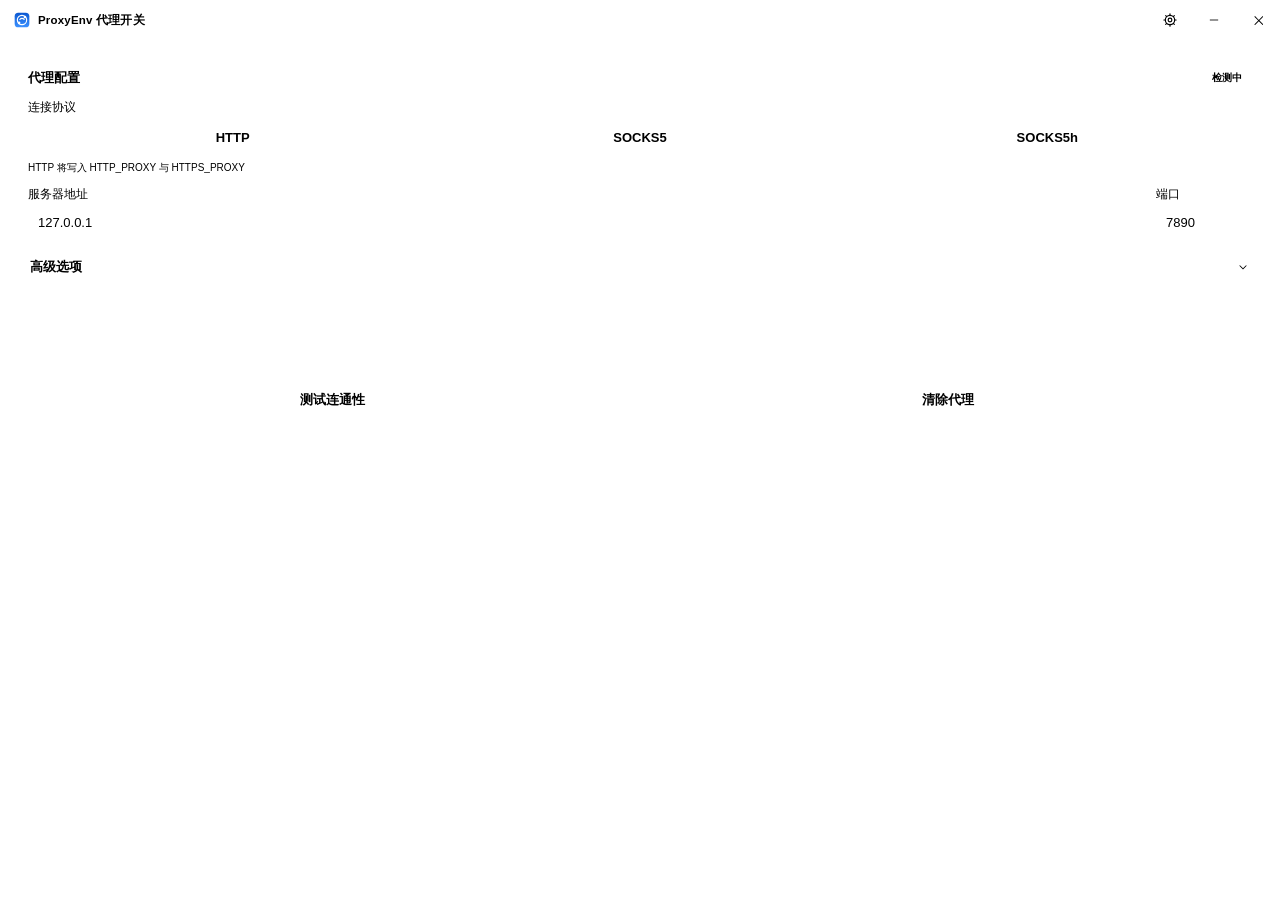
==== ui/index.html @ f1259289 "Windows Proxy Env: portable proxy env-var switcher (Tauri 2) - Set/unset HTTP_PROXY/HTTPS_PROXY/ALL_" ====
<!DOCTYPE html>
<html lang="zh-CN">
<head>
<meta charset="UTF-8">
<meta name="viewport" content="width=device-width, initial-scale=1.0">
<title>ProxyEnv</title>
<link rel="stylesheet" href="styles.css">
</head>
<body>
  <!-- 自绘标题栏（拖拽与按钮均由 JS 显式绑定） -->
  <div class="titlebar">
    <div class="tb-left" id="tb-left">
      <svg class="app-logo" viewBox="0 0 24 24" width="16" height="16" aria-hidden="true">
        <defs>
          <linearGradient id="pe-logo-g" x1="0" y1="0" x2="0" y2="1">
            <stop offset="0" stop-color="#0b57d0"/>
            <stop offset="1" stop-color="#3c91ff"/>
          </linearGradient>
        </defs>
        <rect x="1" y="1" width="22" height="22" rx="5.5" fill="url(#pe-logo-g)"/>
        <circle cx="12" cy="12" r="7" fill="none" stroke="#fff" stroke-width="1.7"/>
        <circle cx="7.6" cy="16.4" r="2" fill="#fff"/>
        <circle cx="16.4" cy="7.6" r="2" fill="#fff"/>
        <path d="M8.8 11.2a4 4 0 016.4 0" fill="none" stroke="#fff" stroke-width="1.7" stroke-linecap="round"/>
      </svg>
      <span>ProxyEnv 代理开关</span>
    </div>
    <div class="tb-right">
      <button class="tb-btn" id="btn-settings" title="设置" aria-label="设置">
        <svg viewBox="0 0 24 24" width="14" height="14" fill="none" stroke="currentColor" stroke-width="2">
          <circle cx="12" cy="12" r="3.2"/>
          <circle cx="12" cy="12" r="8"/>
          <g stroke-linecap="round">
            <path d="M12 1.5v2.4"/>
            <path d="M12 20.1v2.4"/>
            <path d="M1.5 12h2.4"/>
            <path d="M20.1 12h2.4"/>
            <path d="M4.6 4.6l1.7 1.7"/>
            <path d="M17.7 17.7l1.7 1.7"/>
            <path d="M19.4 4.6l-1.7 1.7"/>
            <path d="M6.3 17.7l-1.7 1.7"/>
          </g>
        </svg>
      </button>
      <button class="tb-btn" id="btn-min" title="最小化" aria-label="最小化">
        <svg viewBox="0 0 12 12" width="10" height="10"><path fill="currentColor" d="M1 5.5h10V6.5H1z"/></svg>
      </button>
      <button class="tb-btn tb-close" id="btn-close" title="关闭到托盘" aria-label="关闭">
        <svg viewBox="0 0 12 12" width="10" height="10"><path fill="currentColor" d="M2.4 1.3l4.6 4.6 4.6-4.6.8.8L7.8 6.7l4.6 4.6-.8.8-4.6-4.6-4.6 4.6-.8-.8L6.2 6.7 1.6 2.1l.8-.8z"/></svg>
      </button>
    </div>
  </div>

  <main class="content">

    <!-- ① 代理配置 -->
    <section class="card">
      <div class="card-head"><h2>代理配置</h2><span class="badge" id="state-badge">检测中</span></div>

      <div class="field">
        <label>连接协议</label>
        <div class="proto-seg" id="proto-seg" role="radiogroup" aria-label="连接协议">
          <button data-type="HTTP" class="seg active" type="button">HTTP</button>
          <button data-type="SOCKS5" class="seg" type="button">SOCKS5</button>
          <button data-type="SOCKS5h" class="seg" type="button">SOCKS5h</button>
        </div>
        <p class="proto-hint" id="proto-hint">HTTP 将写入 HTTP_PROXY 与 HTTPS_PROXY</p>
      </div>

      <div class="row">
        <div class="field grow">
          <label for="host">服务器地址</label>
          <input id="host" type="text" placeholder="127.0.0.1" autocomplete="off" spellcheck="false">
        </div>
        <div class="field port">
          <label for="port">端口</label>
          <input id="port" type="number" min="1" max="65535" value="7890">
        </div>
      </div>

      <!-- 高级选项 -->
      <button class="adv-head" id="adv-toggle" type="button">
        <span>高级选项</span>
        <svg class="chevron" id="adv-chevron" viewBox="0 0 16 16" width="14" height="14">
          <path fill="currentColor" d="M4.5 6l3.5 3.5L11.5 6l.7.7-4.2 4.2L3.8 6.7z"/>
        </svg>
      </button>
      <div class="adv-body hidden" id="adv-body">

        <div class="adv-sub">
          <label class="adv-sub-title">认证（可选）</label>
          <div class="row">
            <div class="field grow"><input id="username" type="text" placeholder="用户名" autocomplete="off" spellcheck="false"></div>
            <div class="field grow"><input id="password" type="password" placeholder="密码"></div>
          </div>
        </div>

        <div class="adv-sub">
          <label class="adv-sub-title" for="no-proxy">NO_PROXY 豁免（逗号分隔）</label>
          <input id="no-proxy" type="text" spellcheck="false" placeholder="localhost,127.0.0.1,::1">
        </div>

        <div class="adv-sub">
          <label class="switch-row">
            <span>高级模式（手动编辑变量）</span>
            <input type="checkbox" id="use-advanced">
            <span class="sw"></span>
          </label>
          <div class="adv-vars">
            <div class="field"><label for="adv-http">HTTP_PROXY</label><input id="adv-http" type="text" spellcheck="false" placeholder="http://127.0.0.1:7890"></div>
            <div class="field"><label for="adv-https">HTTPS_PROXY</label><input id="adv-https" type="text" spellcheck="false" placeholder="http://127.0.0.1:7890"></div>
            <div class="field"><label for="adv-all">ALL_PROXY</label><input id="adv-all" type="text" spellcheck="false" placeholder="socks5h://127.0.0.1:7891"></div>
            <div class="field"><label for="adv-noproxy">NO_PROXY</label><input id="adv-noproxy" type="text" spellcheck="false" placeholder="localhost,127.0.0.1,::1"></div>
          </div>
        </div>

      </div>
    </section>

    <!-- ② 主操作 -->
    <section class="card ops-card">
      <button class="master" id="btn-master" type="button">
        <span class="master-icon">
          <svg viewBox="0 0 24 24" width="22" height="22" fill="none" stroke="currentColor" stroke-width="2.2" stroke-linecap="round" stroke-linejoin="round">
            <path d="M5 12.5l4.5 4.5L19 7.5"/>
          </svg>
        </span>
        <span class="master-text" id="master-text">启用代理</span>
      </button>
      <div class="ops-sub">
        <button class="btn" id="btn-test" type="button">测试连通性</button>
        <button class="btn" id="btn-clear" type="button">清除代理</button>
      </div>
      <div class="test-result hidden" id="test-result"></div>
    </section>

    <!-- ③ 状态条 -->
    <div class="state-strip" id="state-strip" title="当前用户级环境变量"></div>

  </main>

  <!-- 设置弹窗 -->
  <div class="modal-overlay hidden" id="modal-settings">
    <div class="modal" role="dialog" aria-modal="true" aria-label="设置" tabindex="-1">
      <div class="modal-head">
        <h2>设置</h2>
        <button class="modal-close" id="modal-close" aria-label="关闭设置">
          <svg viewBox="0 0 12 12" width="11" height="11"><path fill="currentColor" d="M2.4 1.3l4.6 4.6 4.6-4.6.8.8L7.8 6.7l4.6 4.6-.8.8-4.6-4.6-4.6 4.6-.8-.8L6.2 6.7 1.6 2.1l.8-.8z"/></svg>
        </button>
      </div>
      <div class="modal-tabs">
        <button class="seg active" data-tab="general" type="button">常规</button>
        <button class="seg" data-tab="appearance" type="button">外观</button>
      </div>
      <div class="modal-body">
        <div class="tab-pane" id="tab-general">
          <label class="switch-row">
            <span>开机自启</span>
            <input type="checkbox" id="autostart">
            <span class="sw"></span>
          </label>
          <p class="hint-text">开启后随 Windows 启动，启动时保持在系统托盘</p>
        </div>
        <div class="tab-pane hidden" id="tab-appearance">
          <div class="field">
            <label>主题</label>
            <div class="theme-seg block" id="theme-seg" role="radiogroup" aria-label="主题">
              <button data-theme-val="system" class="seg active" type="button">跟随系统</button>
              <button data-theme-val="light" class="seg" type="button">浅色</button>
              <button data-theme-val="dark" class="seg" type="button">深色</button>
            </div>
          </div>
          <div class="field">
            <label for="font-select">程序字体</label>
            <select id="font-select">
              <option value="">默认（跟随系统 UI 字体）</option>
              <option value="Microsoft YaHei UI">微软雅黑 UI</option>
              <option value="Microsoft YaHei">微软雅黑</option>
              <option value="Segoe UI Variable">Segoe UI Variable</option>
              <option value="Segoe UI">Segoe UI</option>
              <option value="HarmonyOS Sans SC">HarmonyOS Sans SC</option>
              <option value="PingFang SC">苹方 PingFang SC</option>
              <option value="SimHei">黑体 SimHei</option>
              <option value="SimSun">宋体 SimSun</option>
              <option value="KaiTi">楷体 KaiTi</option>
              <option value="DengXian">等线 DengXian</option>
              <option value="Consolas">Consolas（等宽）</option>
              <option value="Arial">Arial</option>
              <option value="Times New Roman">Times New Roman</option>
            </select>
          </div>
          <div class="field">
            <label for="font-size">字体大小</label>
            <div class="row slider-row">
              <input id="font-size" type="range" min="11" max="18" step="1">
              <span class="size-val" id="size-val">13 px</span>
            </div>
          </div>
          <div class="var-preview font-preview">
            <span class="vp-label">预览</span>
            <code>代理设置一目了然 · 0123456789</code>
          </div>
        </div>
      </div>
    </div>
  </div>

  <div class="toast hidden" id="toast"></div>
  <script src="app.js"></script>
</body>
</html>
---- ui/styles.css ----
/* ===== ProxyEnv · Fluent 风格 ===== */

:root {
  --radius-card: 10px;
  --radius-ctl: 6px;
  /* 字号体系：--fs 为基准，其余自动跟随 */
  --fs: 13px;
  --fs-sm: calc(var(--fs) - 1.5px);
  --fs-xs: calc(var(--fs) - 3px);
  --fs-lg: calc(var(--fs) + 1.5px);
  /* 字体：--font-ui 可由设置页覆盖，fallback 兜底 */
  --font-ui: "Segoe UI Variable", "Segoe UI", "Microsoft YaHei UI", "Microsoft YaHei", "PingFang SC";
  --font: var(--font-ui), "Segoe UI", "Microsoft YaHei UI", "Microsoft YaHei", sans-serif;
  --select-arrow: url("data:image/svg+xml,%3Csvg xmlns='http://www.w3.org/2000/svg' width='10' height='6' viewBox='0 0 10 6'%3E%3Cpath d='M1 1l4 4 4-4' fill='none' stroke='%235c5c5c' stroke-width='1.5' stroke-linecap='round' stroke-linejoin='round'/%3E%3C/svg%3E");
}

/* 浅色 */
:root[data-theme="light"] {
  --app-bg: #f3f4f8;
  --card: rgba(255, 255, 255, 0.72);
  --card-strong: rgba(255, 255, 255, 0.85);
  --stroke: rgba(0, 0, 0, 0.09);
  --stroke-strong: rgba(0, 0, 0, 0.20);
  --text: #1b1b1b;
  --text-2: #5c5c5c;
  --text-3: #8a8a8a;
  --accent: #0067c0;
  --accent-hover: #005a9e;
  --accent-soft: rgba(0, 103, 192, 0.12);
  --ok: #0f7b0f;
  --ok-soft: rgba(15, 123, 15, 0.12);
  --danger: #c42b1c;
  --danger-soft: rgba(196, 43, 28, 0.12);
  --warn: #9d5d00;
  --warn-soft: rgba(157, 93, 0, 0.14);
  --hover: rgba(0, 0, 0, 0.05);
  --tb-hover: rgba(0, 0, 0, 0.06);
  --input-bg: rgba(255, 255, 255, 0.85);
  --shadow: 0 2px 10px rgba(0, 0, 0, 0.06);
  --overlay: rgba(0, 0, 0, 0.24);
  --select-arrow: url("data:image/svg+xml,%3Csvg xmlns='http://www.w3.org/2000/svg' width='10' height='6' viewBox='0 0 10 6'%3E%3Cpath d='M1 1l4 4 4-4' fill='none' stroke='%235c5c5c' stroke-width='1.5' stroke-linecap='round' stroke-linejoin='round'/%3E%3C/svg%3E");
}

/* 深色 */
:root[data-theme="dark"] {
  --app-bg: #1f2023;
  --card: rgba(45, 45, 45, 0.66);
  --card-strong: rgba(52, 52, 52, 0.8);
  --stroke: rgba(255, 255, 255, 0.08);
  --stroke-strong: rgba(255, 255, 255, 0.20);
  --text: #f3f3f3;
  --text-2: #b3b3b3;
  --text-3: #858585;
  --accent: #60cdff;
  --accent-hover: #7ad6ff;
  --accent-soft: rgba(96, 205, 255, 0.16);
  --ok: #6ccb5f;
  --ok-soft: rgba(108, 203, 95, 0.16);
  --danger: #ff8b7a;
  --danger-soft: rgba(255, 107, 90, 0.16);
  --warn: #ffc83d;
  --warn-soft: rgba(255, 200, 61, 0.16);
  --hover: rgba(255, 255, 255, 0.07);
  --tb-hover: rgba(255, 255, 255, 0.09);
  --input-bg: rgba(60, 60, 60, 0.7);
  --shadow: 0 2px 12px rgba(0, 0, 0, 0.35);
  --overlay: rgba(0, 0, 0, 0.55);
  --select-arrow: url("data:image/svg+xml,%3Csvg xmlns='http://www.w3.org/2000/svg' width='10' height='6' viewBox='0 0 10 6'%3E%3Cpath d='M1 1l4 4 4-4' fill='none' stroke='%23b3b3b3' stroke-width='1.5' stroke-linecap='round' stroke-linejoin='round'/%3E%3C/svg%3E");
}

* { box-sizing: border-box; margin: 0; padding: 0; }

html, body {
  height: 100%;
  overflow: hidden;
  font-family: var(--font);
  color: var(--text);
  background: var(--app-bg);
  user-select: none;
}

body { display: flex; flex-direction: column; }

/* ===== 自绘标题栏 ===== */
.titlebar {
  display: flex;
  align-items: stretch;
  justify-content: space-between;
  height: 40px;
  flex-shrink: 0;
  padding-left: 14px;
  border-bottom: 1px solid var(--stroke);
}
.tb-left {
  display: flex;
  align-items: center;
  gap: 8px;
  font-size: var(--fs-sm);
  font-weight: 600;
  color: var(--text-2);
  letter-spacing: .2px;
  flex: 1;
  cursor: default;
}
.app-logo { color: var(--accent); }
.tb-right { display: flex; }
.tb-btn {
  width: 44px;
  border: none;
  background: transparent;
  color: var(--text-2);
  display: grid;
  place-items: center;
  cursor: pointer;
  transition: background .12s, color .12s;
}
.tb-btn:hover { background: var(--tb-hover); color: var(--text); }
.tb-btn.active { background: var(--accent-soft); color: var(--accent); }
.tb-close:hover { background: #c42b1c; color: #fff; }

/* ===== 内容区 ===== */
.content {
  flex: 1;
  overflow-y: auto;
  padding: 14px;
  display: flex;
  flex-direction: column;
  gap: 10px;
  scrollbar-width: thin;
  scrollbar-color: var(--stroke-strong) transparent;
}

.card {
  background: var(--card);
  border: 1px solid var(--stroke);
  border-radius: var(--radius-card);
  padding: 14px;
  backdrop-filter: blur(28px) saturate(150%);
  -webkit-backdrop-filter: blur(28px) saturate(150%);
  box-shadow: var(--shadow);
}

.card-head {
  display: flex;
  align-items: center;
  justify-content: space-between;
  margin-bottom: 12px;
}
.card-head h2 {
  font-size: var(--fs);
  font-weight: 600;
  color: var(--text);
}

/* 徽标 */
.badge {
  font-size: var(--fs-xs);
  padding: 3px 10px;
  border-radius: 999px;
  font-weight: 600;
}
.badge.on  { background: var(--ok-soft); color: var(--ok); }
.badge.off { background: var(--warn-soft); color: var(--warn); }
.badge.pending { background: var(--accent-soft); color: var(--accent); }

/* ===== 协议分段选择 ===== */
.proto-seg {
  display: flex;
  background: var(--card-strong);
  border: 1px solid var(--stroke);
  border-radius: var(--radius-ctl);
  padding: 2px;
  gap: 2px;
}
.proto-seg .seg {
  flex: 1;
  border: none;
  background: transparent;
  color: var(--text-2);
  font-size: var(--fs);
  font-weight: 600;
  padding: 8px 0;
  border-radius: 5px;
  cursor: pointer;
  font-family: inherit;
  transition: background .15s, color .15s;
}
.proto-seg .seg:hover { color: var(--text); }
.proto-seg .seg.active {
  background: var(--input-bg);
  color: var(--accent);
  box-shadow: var(--shadow);
}
.proto-hint {
  margin-top: 6px;
  font-size: var(--fs-xs);
  color: var(--text-3);
}

/* ===== 表单 ===== */
.row { display: flex; gap: 10px; }
.field { margin-bottom: 12px; }
.field:last-child { margin-bottom: 0; }
.field.grow { flex: 1; }
.field.port { width: 96px; }
.field label {
  display: block;
  font-size: var(--fs-sm);
  color: var(--text-2);
  margin-bottom: 5px;
  font-weight: 500;
}
input, select {
  width: 100%;
  padding: 8px 10px;
  font-size: var(--fs);
  font-family: inherit;
  color: var(--text);
  background: var(--input-bg);
  border: 1px solid var(--stroke-strong);
  border-radius: var(--radius-ctl);
  outline: none;
  transition: border-color .15s, box-shadow .15s;
}
input:focus, select:focus {
  border-color: var(--accent);
  box-shadow: 0 0 0 3px var(--accent-soft);
}
input::placeholder { color: var(--text-3); }
select {
  appearance: none;
  -webkit-appearance: none;
  padding-right: 28px;
  background-image: var(--select-arrow);
  background-position: right 10px center;
  background-repeat: no-repeat;
  background-size: 10px 6px;
  cursor: pointer;
}

/* ===== 高级选项折叠 ===== */
.adv-head {
  width: 100%;
  display: flex;
  align-items: center;
  justify-content: space-between;
  border: none;
  background: transparent;
  color: var(--text-2);
  font-size: var(--fs);
  font-weight: 600;
  cursor: pointer;
  text-align: left;
  padding: 8px 2px;
  border-radius: var(--radius-ctl);
}
.adv-head:hover { color: var(--text); background: var(--hover); }
.chevron { transition: transform .2s; }
.chevron.open { transform: rotate(90deg); }
.adv-body {
  margin-top: 6px;
  padding-top: 4px;
}
.adv-sub {
  padding: 10px 0;
  border-top: 1px solid var(--stroke);
}
.adv-sub:first-child { border-top: none; }
.adv-sub-title {
  display: block;
  font-size: var(--fs-sm);
  color: var(--text-2);
  font-weight: 500;
  margin-bottom: 6px;
}
.adv-vars { margin-top: 8px; display: flex; flex-direction: column; gap: 10px; }
.hidden { display: none !important; }

/* ===== 主操作 ===== */
.master {
  width: 100%;
  display: flex;
  align-items: center;
  justify-content: center;
  gap: 10px;
  padding: 14px 16px;
  border-radius: var(--radius-ctl);
  border: none;
  background: var(--accent);
  color: #fff;
  font-size: var(--fs-lg);
  font-weight: 600;
  cursor: pointer;
  transition: filter .15s, transform .1s;
  font-family: inherit;
}
.master:hover { filter: brightness(1.06); }
.master:active { transform: scale(.995); }
.master.off {
  background: var(--card-strong);
  color: var(--text);
  border: 1px solid var(--stroke-strong);
}
.master.off .master-icon { color: var(--text-2); }
.master-icon { display: grid; place-items: center; }
body[data-theme="dark"] .master { color: #0c0c0c; }
body[data-theme="dark"] .master.off { color: var(--text); }

.ops-sub {
  display: flex;
  gap: 8px;
  margin-top: 10px;
}
.btn {
  flex: 1;
  padding: 9px 0;
  font-size: var(--fs);
  font-weight: 600;
  border-radius: var(--radius-ctl);
  border: 1px solid var(--stroke-strong);
  background: var(--card-strong);
  color: var(--text);
  cursor: pointer;
  transition: background .15s, transform .1s;
  font-family: inherit;
}
.btn:hover { background: var(--hover); }
.btn:active { transform: scale(.98); }

.test-result {
  margin-top: 10px;
  padding: 9px 12px;
  border-radius: var(--radius-ctl);
  font-size: var(--fs);
  font-weight: 500;
  line-height: 1.5;
  word-break: break-all;
}
.test-result.ok { background: var(--ok-soft); color: var(--ok); }
.test-result.fail { background: var(--danger-soft); color: var(--danger); }

/* ===== 状态条（每变量一行） ===== */
.state-strip {
  display: flex;
  flex-direction: column;
  gap: 5px;
  padding: 10px 12px;
  border: 1px solid var(--stroke);
  border-radius: var(--radius-card);
  background: var(--card);
  font-size: var(--fs-xs);
  color: var(--text-3);
}
.ss-item { display: flex; align-items: center; gap: 7px; min-width: 0; }
.ss-dot { width: 6px; height: 6px; border-radius: 50%; flex-shrink: 0; }
.ss-dot.set { background: var(--ok); }
.ss-dot.unset { background: var(--text-3); opacity: .45; }
.ss-name {
  font-weight: 600;
  font-family: Consolas, "Cascadia Mono", monospace;
  font-size: var(--fs-xs);
  flex-shrink: 0;
}
.ss-val {
  color: var(--text-2);
  flex: 1;
  min-width: 0;
  overflow: hidden;
  text-overflow: ellipsis;
  white-space: nowrap;
  font-family: Consolas, "Cascadia Mono", monospace;
}
.ss-empty { color: var(--text-3); font-family: inherit; }
.ss-noenv { color: var(--text-3); }

/* ===== 开关 ===== */
.switch-row {
  display: flex;
  align-items: center;
  justify-content: space-between;
  gap: 9px;
  font-size: var(--fs);
  color: var(--text);
  cursor: pointer;
}
.switch-row input { display: none; }
.sw {
  width: 38px;
  height: 20px;
  border-radius: 999px;
  background: var(--stroke-strong);
  position: relative;
  transition: background .2s;
  flex-shrink: 0;
}
.sw::after {
  content: "";
  position: absolute;
  top: 2px;
  left: 2px;
  width: 16px;
  height: 16px;
  border-radius: 50%;
  background: #fff;
  box-shadow: 0 1px 3px rgba(0,0,0,.3);
  transition: transform .2s;
}
.switch-row input:checked + .sw { background: var(--accent); }
.switch-row input:checked + .sw::after { transform: translateX(18px); }

/* ===== 分段选择（通用） ===== */
.theme-seg {
  display: inline-flex;
  background: var(--card-strong);
  border: 1px solid var(--stroke);
  border-radius: var(--radius-ctl);
  padding: 2px;
}
.theme-seg.block { display: flex; }
.theme-seg .seg {
  flex: 1;
  border: none;
  background: transparent;
  color: var(--text-2);
  font-size: var(--fs-sm);
  padding: 6px 10px;
  border-radius: 5px;
  cursor: pointer;
  font-family: inherit;
  font-weight: 500;
  transition: background .15s, color .15s;
}
.theme-seg .seg.active { background: var(--card); color: var(--text); box-shadow: var(--shadow); font-weight: 600; }

/* ===== 设置弹窗 ===== */
.modal-overlay {
  position: fixed;
  inset: 0;
  background: var(--overlay);
  backdrop-filter: blur(4px);
  -webkit-backdrop-filter: blur(4px);
  display: flex;
  align-items: center;
  justify-content: center;
  z-index: 50;
  animation: fadeIn .15s ease;
}
@keyframes fadeIn { from { opacity: 0; } to { opacity: 1; } }

.modal {
  width: min(92vw, 380px);
  max-height: min(86vh, 560px);
  background: var(--card-strong);
  border: 1px solid var(--stroke-strong);
  border-radius: 12px;
  box-shadow: 0 12px 40px rgba(0, 0, 0, .28);
  backdrop-filter: blur(32px) saturate(150%);
  -webkit-backdrop-filter: blur(32px) saturate(150%);
  display: flex;
  flex-direction: column;
  overflow: hidden;
  animation: popIn .16s ease;
  outline: none;
}
@keyframes popIn {
  from { opacity: 0; transform: scale(.96) translateY(6px); }
  to { opacity: 1; transform: scale(1) translateY(0); }
}

.modal-head {
  display: flex;
  align-items: center;
  justify-content: space-between;
  padding: 14px 16px 0;
}
.modal-head h2 { font-size: var(--fs-lg); font-weight: 600; }
.modal-close {
  width: 30px;
  height: 30px;
  border: none;
  background: transparent;
  color: var(--text-2);
  border-radius: 50%;
  display: grid;
  place-items: center;
  cursor: pointer;
}
.modal-close:hover { background: var(--hover); color: var(--text); }
.modal-close:focus,
.modal-close:focus-visible { outline: none; box-shadow: none; }

.modal-tabs {
  display: flex;
  gap: 4px;
  margin: 10px 16px 0;
  border-bottom: 1px solid var(--stroke);
}
.modal-tabs .seg {
  flex: none;
  border: none;
  background: transparent;
  color: var(--text-2);
  font-size: var(--fs);
  padding: 7px 14px;
  cursor: pointer;
  font-family: inherit;
  font-weight: 600;
  border-bottom: 2px solid transparent;
  margin-bottom: -1px;
  position: relative;
}
.modal-tabs .seg.active { color: var(--accent); border-bottom-color: var(--accent); }

.modal-body {
  padding: 14px 16px 16px;
  overflow-y: auto;
  scrollbar-width: thin;
  scrollbar-color: var(--stroke-strong) transparent;
}

.hint-text {
  margin-top: 10px;
  font-size: var(--fs-xs);
  color: var(--text-3);
  line-height: 1.5;
}

/* 变量预览 */
.var-preview {
  display: flex;
  align-items: center;
  gap: 8px;
  font-size: var(--fs-sm);
  padding: 8px 10px;
  border-radius: var(--radius-ctl);
  background: var(--accent-soft);
  color: var(--accent);
  min-height: 34px;
}
.vp-label { flex-shrink: 0; font-weight: 600; }
.var-preview code {
  font-family: Consolas, "Cascadia Mono", monospace;
  font-size: var(--fs-xs);
  word-break: break-all;
  color: var(--text);
}
.font-preview code { font-family: var(--font); }

/* 滑杆 */
.slider-row { align-items: center; }
.slider-row input[type="range"] {
  flex: 1;
  padding: 0;
  height: 4px;
  appearance: none;
  -webkit-appearance: none;
  background: linear-gradient(to right, var(--accent) 0%, var(--accent) var(--fill, 40%), var(--stroke-strong) var(--fill, 40%));
  border: none;
  border-radius: 999px;
  cursor: pointer;
}
.slider-row input[type="range"]::-webkit-slider-thumb {
  -webkit-appearance: none;
  width: 16px;
  height: 16px;
  border-radius: 50%;
  background: #fff;
  border: 1px solid var(--stroke-strong);
  box-shadow: 0 1px 4px rgba(0,0,0,.25);
}
.slider-row input[type="range"]::-moz-range-thumb {
  width: 16px;
  height: 16px;
  border-radius: 50%;
  background: #fff;
  border: 1px solid var(--stroke-strong);
}
.size-val {
  width: 52px;
  text-align: right;
  font-size: var(--fs-sm);
  color: var(--text-2);
  font-variant-numeric: tabular-nums;
  flex-shrink: 0;
}

/* Toast */
.toast {
  position: fixed;
  left: 50%;
  bottom: 22px;
  transform: translateX(-50%) translateY(8px);
  background: var(--card-strong);
  border: 1px solid var(--stroke-strong);
  backdrop-filter: blur(20px);
  -webkit-backdrop-filter: blur(20px);
  color: var(--text);
  padding: 9px 18px;
  border-radius: 12px;
  font-size: var(--fs);
  box-shadow: var(--shadow);
  opacity: 0;
  transition: opacity .25s, transform .25s;
  pointer-events: none;
  z-index: 99;
  max-width: min(86vw, 420px);
  white-space: pre-wrap;
  word-break: break-all;
  line-height: 1.5;
}
.toast.show { opacity: 1; transform: translateX(-50%) translateY(0); }
.toast.err { color: var(--danger); }

/* 键盘焦点可见性 */
button:focus-visible, input:focus-visible, select:focus-visible {
  outline: 2px solid var(--accent);
  outline-offset: 1px;
}
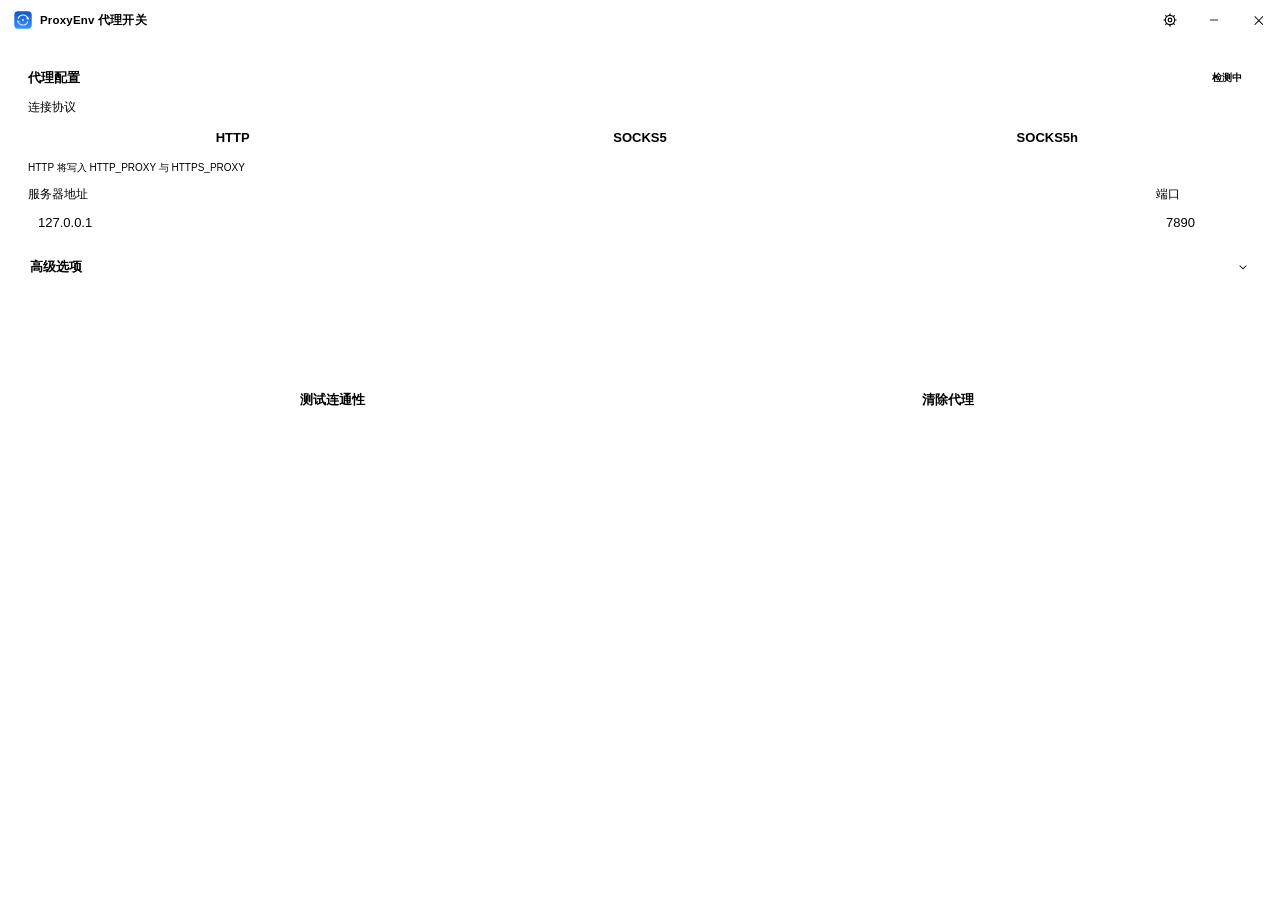
==== commit 109b40c7: "feat: refresh rounded ProxyEnv logo" ====
--- a/ui/index.html
+++ b/ui/index.html
@@ -10,19 +10,7 @@
   <!-- 自绘标题栏（拖拽与按钮均由 JS 显式绑定） -->
   <div class="titlebar">
     <div class="tb-left" id="tb-left">
-      <svg class="app-logo" viewBox="0 0 24 24" width="16" height="16" aria-hidden="true">
-        <defs>
-          <linearGradient id="pe-logo-g" x1="0" y1="0" x2="0" y2="1">
-            <stop offset="0" stop-color="#0b57d0"/>
-            <stop offset="1" stop-color="#3c91ff"/>
-          </linearGradient>
-        </defs>
-        <rect x="1" y="1" width="22" height="22" rx="5.5" fill="url(#pe-logo-g)"/>
-        <circle cx="12" cy="12" r="7" fill="none" stroke="#fff" stroke-width="1.7"/>
-        <circle cx="7.6" cy="16.4" r="2" fill="#fff"/>
-        <circle cx="16.4" cy="7.6" r="2" fill="#fff"/>
-        <path d="M8.8 11.2a4 4 0 016.4 0" fill="none" stroke="#fff" stroke-width="1.7" stroke-linecap="round"/>
-      </svg>
+      <img class="app-logo" src="assets/proxyenv-logo.svg" width="18" height="18" alt="">
       <span>ProxyEnv 代理开关</span>
     </div>
     <div class="tb-right">
@@ -133,6 +121,17 @@
       </div>
       <div class="test-result hidden" id="test-result"></div>
     </section>
+
+    <!-- ②.5 配置已更改横幅 -->
+    <div class="apply-banner hidden" id="apply-banner" role="status" aria-live="polite">
+      <span class="ab-icon" aria-hidden="true">
+        <svg viewBox="0 0 16 16" width="14" height="14">
+          <path fill="currentColor" d="M8 1.5a6.5 6.5 0 100 13 6.5 6.5 0 000-13zm-.6 3.1h1.2v4.6H7.4V4.6zm0 6h1.2v1.3H7.4V10.6z"/>
+        </svg>
+      </span>
+      <span class="ab-text">配置已更改 · 尚未生效</span>
+      <button class="ab-btn" id="btn-apply" type="button">应用更改</button>
+    </div>
 
     <!-- ③ 状态条 -->
     <div class="state-strip" id="state-strip" title="当前用户级环境变量"></div>
--- a/ui/styles.css
+++ b/ui/styles.css
@@ -102,7 +102,12 @@
   flex: 1;
   cursor: default;
 }
-.app-logo { color: var(--accent); }
+.app-logo {
+  width: 18px;
+  height: 18px;
+  display: block;
+  flex-shrink: 0;
+}
 .tb-right { display: flex; }
 .tb-btn {
   width: 44px;
@@ -338,6 +343,42 @@
 }
 .test-result.ok { background: var(--ok-soft); color: var(--ok); }
 .test-result.fail { background: var(--danger-soft); color: var(--danger); }
+
+/* ===== 配置已更改横幅 ===== */
+.apply-banner {
+  display: flex;
+  align-items: center;
+  gap: 8px;
+  padding: 10px 12px;
+  border: 1px solid var(--warn);
+  border-radius: var(--radius-card);
+  background: var(--warn-soft);
+  font-size: var(--fs);
+  color: var(--warn);
+  animation: bannerIn .18s ease;
+}
+@keyframes bannerIn {
+  from { opacity: 0; transform: translateY(-4px); }
+  to { opacity: 1; transform: translateY(0); }
+}
+.ab-icon { display: grid; place-items: center; flex-shrink: 0; }
+.ab-text { flex: 1; font-weight: 600; line-height: 1.4; }
+.ab-btn {
+  flex-shrink: 0;
+  border: none;
+  background: var(--warn);
+  color: #fff;
+  font-size: var(--fs);
+  font-weight: 600;
+  font-family: inherit;
+  padding: 6px 14px;
+  border-radius: var(--radius-ctl);
+  cursor: pointer;
+  transition: filter .15s, transform .1s;
+}
+.ab-btn:hover { filter: brightness(1.1); }
+.ab-btn:active { transform: scale(.97); }
+body[data-theme="dark"] .ab-btn { color: #1c1c1c; }
 
 /* ===== 状态条（每变量一行） ===== */
 .state-strip {
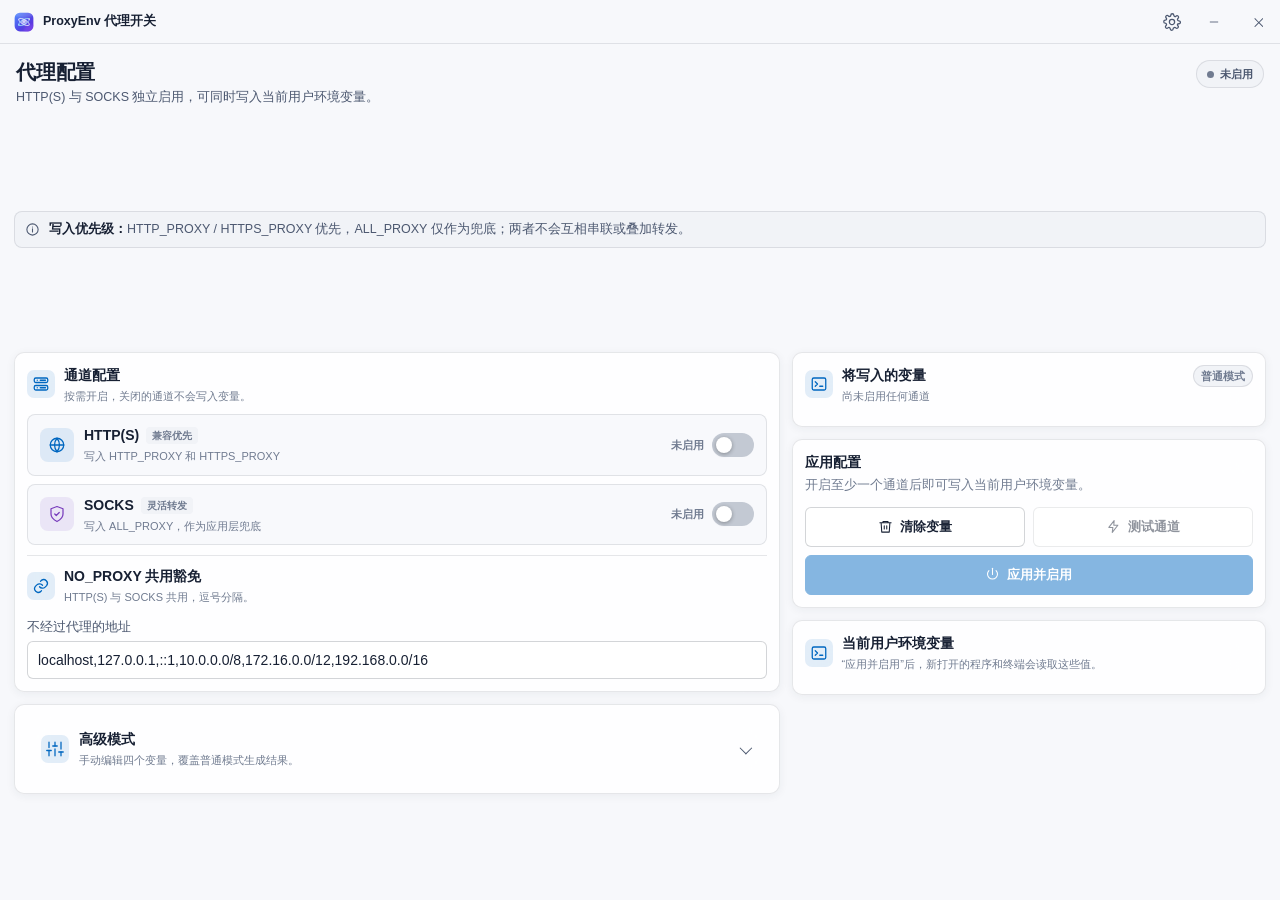
==== commit ccd8d39c: "feat: 双通道代理界面落地 + 概念C logo 界面 - ui/ 改为左右分栏：左侧通道配置（HTTP(S) / SOCKS 独立开关、SOCKS5/5h、地址复用、共用 NO_PROXY、高级" ====
--- a/ui/index.html
+++ b/ui/index.html
@@ -1,210 +1,481 @@
 <!DOCTYPE html>
-<html lang="zh-CN">
+<html lang="zh-CN" data-theme="light">
 <head>
 <meta charset="UTF-8">
 <meta name="viewport" content="width=device-width, initial-scale=1.0">
+<meta name="color-scheme" content="light dark">
+<link rel="stylesheet" href="styles.css">
 <title>ProxyEnv</title>
-<link rel="stylesheet" href="styles.css">
 </head>
 <body>
-  <!-- 自绘标题栏（拖拽与按钮均由 JS 显式绑定） -->
-  <div class="titlebar">
-    <div class="tb-left" id="tb-left">
-      <img class="app-logo" src="assets/proxyenv-logo.svg" width="18" height="18" alt="">
-      <span>ProxyEnv 代理开关</span>
-    </div>
-    <div class="tb-right">
-      <button class="tb-btn" id="btn-settings" title="设置" aria-label="设置">
-        <svg viewBox="0 0 24 24" width="14" height="14" fill="none" stroke="currentColor" stroke-width="2">
-          <circle cx="12" cy="12" r="3.2"/>
-          <circle cx="12" cy="12" r="8"/>
-          <g stroke-linecap="round">
-            <path d="M12 1.5v2.4"/>
-            <path d="M12 20.1v2.4"/>
-            <path d="M1.5 12h2.4"/>
-            <path d="M20.1 12h2.4"/>
-            <path d="M4.6 4.6l1.7 1.7"/>
-            <path d="M17.7 17.7l1.7 1.7"/>
-            <path d="M19.4 4.6l-1.7 1.7"/>
-            <path d="M6.3 17.7l-1.7 1.7"/>
-          </g>
-        </svg>
+<svg class="icon-sprite" aria-hidden="true">
+  <symbol id="i-network" viewBox="0 0 24 24">
+    <circle cx="12" cy="12" r="9"></circle>
+    <path d="M3 12h18M12 3a14 14 0 0 1 0 18M12 3a14 14 0 0 0 0 18"></path>
+  </symbol>
+  <symbol id="i-settings" viewBox="0 0 24 24">
+    <path d="M12 15.5a3.5 3.5 0 1 0 0-7 3.5 3.5 0 0 0 0 7Z"></path>
+    <path d="M19.4 15a1.7 1.7 0 0 0 .34 1.88l.06.06a2 2 0 0 1-2.83 2.83l-.06-.06A1.7 1.7 0 0 0 15 19.4a1.7 1.7 0 0 0-1 .6 1.7 1.7 0 0 0-.4 1.1V21a2 2 0 0 1-4 0v-.09A1.7 1.7 0 0 0 8.6 19.4a1.7 1.7 0 0 0-1.88.34l-.06.06a2 2 0 1 1-2.83-2.83l.06-.06A1.7 1.7 0 0 0 4.6 15a1.7 1.7 0 0 0-.6-1 1.7 1.7 0 0 0-1.1-.4H3a2 2 0 0 1 0-4h.09A1.7 1.7 0 0 0 4.6 8.6a1.7 1.7 0 0 0-.34-1.88l-.06-.06a2 2 0 1 1 2.83-2.83l.06.06A1.7 1.7 0 0 0 9 4.6a1.7 1.7 0 0 0 1-.6 1.7 1.7 0 0 0 .4-1.1V3a2 2 0 0 1 4 0v.09A1.7 1.7 0 0 0 15.4 4.6a1.7 1.7 0 0 0 1.88-.34l.06-.06a2 2 0 1 1 2.83 2.83l-.06.06A1.7 1.7 0 0 0 19.4 9c.13.38.34.72.6 1 .3.27.7.4 1.1.4h.09a2 2 0 0 1 0 4h-.09a1.7 1.7 0 0 0-1.7.6Z"></path>
+  </symbol>
+  <symbol id="i-sun" viewBox="0 0 24 24">
+    <circle cx="12" cy="12" r="4"></circle>
+    <path d="M12 2v2M12 20v2M4.93 4.93l1.42 1.42M17.66 17.66l1.41 1.41M2 12h2M20 12h2M4.93 19.07l1.42-1.42M17.66 6.34l1.41-1.41"></path>
+  </symbol>
+  <symbol id="i-moon" viewBox="0 0 24 24">
+    <path d="M20.5 15.4A8.5 8.5 0 0 1 8.6 3.5 8.5 8.5 0 1 0 20.5 15.4Z"></path>
+  </symbol>
+  <symbol id="i-monitor" viewBox="0 0 24 24">
+    <rect x="3" y="4" width="18" height="13" rx="2"></rect>
+    <path d="M8 21h8M12 17v4"></path>
+  </symbol>
+  <symbol id="i-server" viewBox="0 0 24 24">
+    <rect x="3" y="4" width="18" height="6" rx="2"></rect>
+    <rect x="3" y="14" width="18" height="6" rx="2"></rect>
+    <path d="M7 7h.01M7 17h.01M11 7h7M11 17h7"></path>
+  </symbol>
+  <symbol id="i-shield" viewBox="0 0 24 24">
+    <path d="M12 22s8-4 8-10V5l-8-3-8 3v7c0 6 8 10 8 10Z"></path>
+    <path d="m9 12 2 2 4-4"></path>
+  </symbol>
+  <symbol id="i-sliders" viewBox="0 0 24 24">
+    <path d="M4 21v-7M4 10V3M12 21v-9M12 8V3M20 21v-5M20 12V3"></path>
+    <path d="M1 14h6M9 8h6M17 16h6"></path>
+  </symbol>
+  <symbol id="i-eye" viewBox="0 0 24 24">
+    <path d="M2 12s3.5-6 10-6 10 6 10 6-3.5 6-10 6S2 12 2 12Z"></path>
+    <circle cx="12" cy="12" r="2.5"></circle>
+  </symbol>
+  <symbol id="i-eye-off" viewBox="0 0 24 24">
+    <path d="m3 3 18 18M10.6 6.2A10.8 10.8 0 0 1 12 6c6.5 0 10 6 10 6a17 17 0 0 1-2.1 2.8M6.3 6.8C3.7 8.4 2 12 2 12s3.5 6 10 6c1.5 0 2.8-.3 4-.8"></path>
+    <path d="M9.8 9.8a3 3 0 0 0 4.4 4.4"></path>
+  </symbol>
+  <symbol id="i-info" viewBox="0 0 24 24">
+    <circle cx="12" cy="12" r="9"></circle>
+    <path d="M12 11v5M12 8h.01"></path>
+  </symbol>
+  <symbol id="i-alert" viewBox="0 0 24 24">
+    <path d="M10.3 3.7 1.9 18a2 2 0 0 0 1.7 3h16.8a2 2 0 0 0 1.7-3L13.7 3.7a2 2 0 0 0-3.4 0Z"></path>
+    <path d="M12 9v4M12 17h.01"></path>
+  </symbol>
+  <symbol id="i-check" viewBox="0 0 24 24">
+    <path d="m5 12 4.5 4.5L19 7"></path>
+  </symbol>
+  <symbol id="i-close" viewBox="0 0 24 24">
+    <path d="m6 6 12 12M18 6 6 18"></path>
+  </symbol>
+  <symbol id="i-terminal" viewBox="0 0 24 24">
+    <rect x="3" y="4" width="18" height="16" rx="2"></rect>
+    <path d="m7 9 3 3-3 3M13 15h4"></path>
+  </symbol>
+  <symbol id="i-refresh" viewBox="0 0 24 24">
+    <path d="M20 6v5h-5M4 18v-5h5"></path>
+    <path d="M6.1 9A7 7 0 0 1 18.7 6.3L20 11M4 13l1.3 4.7A7 7 0 0 0 17.9 15"></path>
+  </symbol>
+  <symbol id="i-bolt" viewBox="0 0 24 24">
+    <path d="M13 2.5 4.5 13.5H11l-1 8L19 10h-6.5z"></path>
+  </symbol>
+  <symbol id="i-trash" viewBox="0 0 24 24">
+    <path d="M3 6h18M8 6V4h8v2M19 6l-1 15H6L5 6M10 11v5M14 11v5"></path>
+  </symbol>
+  <symbol id="i-power" viewBox="0 0 24 24">
+    <path d="M12 2v10"></path>
+    <path d="M6.3 5.7a8 8 0 1 0 11.4 0"></path>
+  </symbol>
+  <symbol id="i-link" viewBox="0 0 24 24">
+    <path d="M10 13a5 5 0 0 0 7.5.5l2-2a5 5 0 0 0-7-7l-1.1 1.1"></path>
+    <path d="M14 11a5 5 0 0 0-7.5-.5l-2 2a5 5 0 0 0 7 7l1.1-1.1"></path>
+  </symbol>
+</svg>
+<div class="app-window">
+  <header class="titlebar">
+    <div class="titlebar-brand" id="dragRegion">
+      <img class="app-logo" src="assets/proxyenv-logo.svg" width="20" height="20" alt="">
+      <h1>ProxyEnv 代理开关</h1>
+    </div>
+    <div class="titlebar-actions">
+      <button class="icon-button" id="settingsButton" type="button" title="设置" aria-label="打开设置">
+        <svg class="icon"><use href="#i-settings"></use></svg>
       </button>
-      <button class="tb-btn" id="btn-min" title="最小化" aria-label="最小化">
+      <button class="tb-btn" id="btnMin" type="button" title="最小化" aria-label="最小化">
         <svg viewBox="0 0 12 12" width="10" height="10"><path fill="currentColor" d="M1 5.5h10V6.5H1z"/></svg>
       </button>
-      <button class="tb-btn tb-close" id="btn-close" title="关闭到托盘" aria-label="关闭">
+      <button class="tb-btn tb-close" id="btnClose" type="button" title="关闭到托盘" aria-label="关闭">
         <svg viewBox="0 0 12 12" width="10" height="10"><path fill="currentColor" d="M2.4 1.3l4.6 4.6 4.6-4.6.8.8L7.8 6.7l4.6 4.6-.8.8-4.6-4.6-4.6 4.6-.8-.8L6.2 6.7 1.6 2.1l.8-.8z"/></svg>
       </button>
     </div>
-  </div>
-
-  <main class="content">
-
-    <!-- ① 代理配置 -->
-    <section class="card">
-      <div class="card-head"><h2>代理配置</h2><span class="badge" id="state-badge">检测中</span></div>
-
-      <div class="field">
-        <label>连接协议</label>
-        <div class="proto-seg" id="proto-seg" role="radiogroup" aria-label="连接协议">
-          <button data-type="HTTP" class="seg active" type="button">HTTP</button>
-          <button data-type="SOCKS5" class="seg" type="button">SOCKS5</button>
-          <button data-type="SOCKS5h" class="seg" type="button">SOCKS5h</button>
-        </div>
-        <p class="proto-hint" id="proto-hint">HTTP 将写入 HTTP_PROXY 与 HTTPS_PROXY</p>
-      </div>
-
-      <div class="row">
-        <div class="field grow">
-          <label for="host">服务器地址</label>
-          <input id="host" type="text" placeholder="127.0.0.1" autocomplete="off" spellcheck="false">
-        </div>
-        <div class="field port">
-          <label for="port">端口</label>
-          <input id="port" type="number" min="1" max="65535" value="7890">
-        </div>
-      </div>
-
-      <!-- 高级选项 -->
-      <button class="adv-head" id="adv-toggle" type="button">
-        <span>高级选项</span>
-        <svg class="chevron" id="adv-chevron" viewBox="0 0 16 16" width="14" height="14">
-          <path fill="currentColor" d="M4.5 6l3.5 3.5L11.5 6l.7.7-4.2 4.2L3.8 6.7z"/>
-        </svg>
+  </header>
+
+  <main class="workspace" id="mainContent">
+    <div class="page-heading">
+      <div>
+        <h2>代理配置</h2>
+        <p>HTTP(S) 与 SOCKS 独立启用，可同时写入当前用户环境变量。</p>
+      </div>
+      <span class="status-badge" id="statusBadge">未启用</span>
+    </div>
+
+    <div class="callout">
+      <svg class="icon icon-sm" aria-hidden="true"><use href="#i-info"></use></svg>
+      <div><strong>写入优先级：</strong>HTTP_PROXY / HTTPS_PROXY 优先，ALL_PROXY 仅作为兜底；两者不会互相串联或叠加转发。</div>
+    </div>
+
+    <div class="dirty-banner" id="dirtyBanner" role="status" aria-live="polite" hidden>
+      <svg class="icon icon-sm" aria-hidden="true"><use href="#i-alert"></use></svg>
+      <span class="dirty-text">配置已更改，尚未写入环境变量。</span>
+      <button class="button" id="bannerApplyButton" type="button">应用更改</button>
+    </div>
+
+    <div class="workspace-column config-column">
+    <section class="card" aria-labelledby="proxyHeading">
+      <div class="card-heading">
+        <div class="section-title">
+          <span class="section-title-icon" aria-hidden="true">
+            <svg class="icon"><use href="#i-server"></use></svg>
+          </span>
+          <div>
+            <h3 id="proxyHeading">通道配置</h3>
+            <p>按需开启，关闭的通道不会写入变量。</p>
+          </div>
+        </div>
+      </div>
+
+      <div class="channel-list">
+        <section class="channel" id="httpChannel" aria-labelledby="httpTitle">
+          <div class="channel-head">
+            <div class="channel-title">
+              <span class="channel-icon" aria-hidden="true">
+                <svg class="icon"><use href="#i-network"></use></svg>
+              </span>
+              <div class="channel-title-copy">
+                <h3 id="httpTitle">HTTP(S) <span class="channel-kicker">兼容优先</span></h3>
+                <p>写入 HTTP_PROXY 和 HTTPS_PROXY</p>
+              </div>
+            </div>
+            <div class="switch-wrap">
+              <span class="switch-label" id="httpSwitchLabel">未启用</span>
+              <button class="switch" id="httpToggle" type="button" role="switch" aria-checked="false" aria-labelledby="httpTitle httpSwitchLabel"></button>
+            </div>
+          </div>
+
+          <div class="channel-body" id="httpBody" hidden>
+            <div class="field-grid">
+              <div class="field">
+                <label for="httpHost">服务器地址</label>
+                <input id="httpHost" type="text" value="127.0.0.1" autocomplete="off" spellcheck="false" placeholder="例如 127.0.0.1" aria-describedby="httpHostError">
+                <div class="field-error" id="httpHostError"></div>
+              </div>
+              <div class="field">
+                <label for="httpPort">端口</label>
+                <input id="httpPort" type="number" min="1" max="65535" value="7890" inputmode="numeric" aria-describedby="httpPortError">
+                <div class="field-error" id="httpPortError"></div>
+              </div>
+            </div>
+
+            <details class="auth-disclosure">
+              <summary>认证（可选）</summary>
+              <div class="field-grid auth-grid">
+                <div class="field">
+                  <label for="httpUser">用户名</label>
+                  <input id="httpUser" type="text" autocomplete="username" spellcheck="false" placeholder="用户名" aria-describedby="httpAuthError">
+                </div>
+                <div class="field">
+                  <label for="httpPassword">密码</label>
+                  <div class="input-shell input-with-action">
+                    <input id="httpPassword" type="password" autocomplete="current-password" placeholder="密码" aria-describedby="httpAuthError">
+                    <button class="input-action password-toggle" type="button" data-password-input="httpPassword" aria-label="显示 HTTP 密码">
+                      <svg class="icon icon-sm"><use href="#i-eye"></use></svg>
+                    </button>
+                  </div>
+                </div>
+                <div class="field-error" id="httpAuthError" style="grid-column:1/-1"></div>
+              </div>
+            </details>
+
+            <div class="channel-note">
+              <svg class="icon icon-sm" aria-hidden="true"><use href="#i-info"></use></svg>
+              <span>HTTP(S) 始终使用 <code>http://</code> 协议前缀，用户名和密码会按 URL 编码写入。</span>
+            </div>
+          </div>
+        </section>
+
+        <section class="channel socks" id="socksChannel" aria-labelledby="socksTitle">
+          <div class="channel-head">
+            <div class="channel-title">
+              <span class="channel-icon" aria-hidden="true">
+                <svg class="icon"><use href="#i-shield"></use></svg>
+              </span>
+              <div class="channel-title-copy">
+                <h3 id="socksTitle">SOCKS <span class="channel-kicker">灵活转发</span></h3>
+                <p>写入 ALL_PROXY，作为应用层兜底</p>
+              </div>
+            </div>
+            <div class="switch-wrap">
+              <span class="switch-label" id="socksSwitchLabel">未启用</span>
+              <button class="switch" id="socksToggle" type="button" role="switch" aria-checked="false" aria-labelledby="socksTitle socksSwitchLabel"></button>
+            </div>
+          </div>
+
+          <div class="channel-body" id="socksBody" hidden>
+            <div>
+              <div class="subhead">
+                <span id="socksVariantLabel">SOCKS 解析方式</span>
+              </div>
+              <div class="variant-control" id="socksVariant" role="radiogroup" aria-labelledby="socksVariantLabel" style="margin-top:7px">
+                <button class="variant-button" type="button" role="radio" aria-checked="false" data-scheme="socks5">SOCKS5</button>
+                <button class="variant-button" type="button" role="radio" aria-checked="true" data-scheme="socks5h">SOCKS5h</button>
+              </div>
+              <p class="microcopy" id="socksHint" style="margin-top:6px"></p>
+            </div>
+
+            <label class="reuse-row" for="socksReuse">
+              <input id="socksReuse" type="checkbox" checked>
+              <span class="reuse-copy">
+                <strong>复用 HTTP(S) 地址</strong>
+                <span id="socksReuseHint">HTTP(S) 未启用，SOCKS 将使用下方独立地址。</span>
+              </span>
+            </label>
+
+            <div class="field-grid">
+              <div class="field">
+                <label for="socksHost">SOCKS 服务器地址</label>
+                <input id="socksHost" type="text" value="127.0.0.1" autocomplete="off" spellcheck="false" placeholder="例如 127.0.0.1" aria-describedby="socksHostError">
+                <div class="field-error" id="socksHostError"></div>
+              </div>
+              <div class="field">
+                <label for="socksPort">端口</label>
+                <input id="socksPort" type="number" min="1" max="65535" value="7891" inputmode="numeric" aria-describedby="socksPortError">
+                <div class="field-error" id="socksPortError"></div>
+              </div>
+            </div>
+
+            <details class="auth-disclosure">
+              <summary>认证（可选）</summary>
+              <div class="field-grid auth-grid">
+                <div class="field">
+                  <label for="socksUser">用户名</label>
+                  <input id="socksUser" type="text" autocomplete="username" spellcheck="false" placeholder="用户名" aria-describedby="socksAuthError">
+                </div>
+                <div class="field">
+                  <label for="socksPassword">密码</label>
+                  <div class="input-shell input-with-action">
+                    <input id="socksPassword" type="password" autocomplete="current-password" placeholder="密码" aria-describedby="socksAuthError">
+                    <button class="input-action password-toggle" type="button" data-password-input="socksPassword" aria-label="显示 SOCKS 密码">
+                      <svg class="icon icon-sm"><use href="#i-eye"></use></svg>
+                    </button>
+                  </div>
+                </div>
+                <div class="field-error" id="socksAuthError" style="grid-column:1/-1"></div>
+              </div>
+            </details>
+
+            <div class="channel-note">
+              <svg class="icon icon-sm" aria-hidden="true"><use href="#i-info"></use></svg>
+              <span>ALL_PROXY 是兜底变量。已识别 HTTP_PROXY / HTTPS_PROXY 的程序不会改走 SOCKS。</span>
+            </div>
+          </div>
+        </section>
+      </div>
+
+      <div class="shared-block">
+        <div class="section-title">
+          <span class="section-title-icon" aria-hidden="true">
+            <svg class="icon"><use href="#i-link"></use></svg>
+          </span>
+          <div>
+            <h3>NO_PROXY 共用豁免</h3>
+            <p>HTTP(S) 与 SOCKS 共用，逗号分隔。</p>
+          </div>
+        </div>
+        <div class="field">
+          <label for="noProxy">不经过代理的地址</label>
+          <input id="noProxy" type="text" value="localhost,127.0.0.1,::1,10.0.0.0/8,172.16.0.0/12,192.168.0.0/16" autocomplete="off" spellcheck="false" placeholder="localhost,127.0.0.1,::1,10.0.0.0/8,172.16.0.0/12,192.168.0.0/16">
+          <div class="field-error"></div>
+        </div>
+      </div>
+    </section>
+
+    <details class="card advanced-card" id="advancedCard">
+      <summary>
+        <span class="section-title-icon" aria-hidden="true">
+          <svg class="icon"><use href="#i-sliders"></use></svg>
+        </span>
+        <span class="advanced-title">
+          <strong>高级模式</strong>
+          <span>手动编辑四个变量，覆盖普通模式生成结果。</span>
+        </span>
+      </summary>
+      <div class="advanced-body">
+        <div class="advanced-toggle">
+          <div>
+            <strong style="font-size:var(--fs-sm)">启用手动变量覆盖</strong>
+            <p>开启后，下方非空变量会完全替代普通模式预览。</p>
+          </div>
+          <div class="switch-wrap">
+            <span class="switch-label" id="advancedSwitchLabel">关闭</span>
+            <button class="switch" id="advancedToggle" type="button" role="switch" aria-checked="false" aria-labelledby="advancedSwitchLabel"> </button>
+          </div>
+        </div>
+
+        <div class="advanced-fields">
+          <div class="field">
+            <label for="advHttp">HTTP_PROXY</label>
+            <input id="advHttp" type="text" placeholder="http://127.0.0.1:7890" autocomplete="off" spellcheck="false" disabled aria-describedby="advHttpError">
+            <div class="field-error" id="advHttpError"></div>
+          </div>
+          <div class="field">
+            <label for="advHttps">HTTPS_PROXY</label>
+            <input id="advHttps" type="text" placeholder="http://127.0.0.1:7890" autocomplete="off" spellcheck="false" disabled aria-describedby="advHttpsError">
+            <div class="field-error" id="advHttpsError"></div>
+          </div>
+          <div class="field">
+            <label for="advAll">ALL_PROXY</label>
+            <input id="advAll" type="text" placeholder="socks5h://127.0.0.1:7891" autocomplete="off" spellcheck="false" disabled aria-describedby="advAllError">
+            <div class="field-error" id="advAllError"></div>
+          </div>
+          <div class="field">
+            <label for="advNoProxy">NO_PROXY</label>
+            <input id="advNoProxy" type="text" placeholder="localhost,127.0.0.1,::1,10.0.0.0/8,172.16.0.0/12,192.168.0.0/16" autocomplete="off" spellcheck="false" disabled>
+            <div class="field-error"></div>
+          </div>
+        </div>
+      </div>
+    </details>
+    </div>
+
+    <div class="workspace-column summary-column">
+    <section class="card" aria-labelledby="previewHeading">
+      <div class="card-heading">
+        <div class="section-title">
+          <span class="section-title-icon" aria-hidden="true">
+            <svg class="icon"><use href="#i-terminal"></use></svg>
+          </span>
+          <div>
+            <h3 id="previewHeading">将写入的变量</h3>
+            <p id="previewSummaryText">尚未启用任何通道</p>
+          </div>
+        </div>
+        <span class="preview-mode" id="previewMode">普通模式</span>
+      </div>
+      <div class="preview-list" id="previewList"></div>
+    </section>
+
+    <section class="card action-card" aria-labelledby="actionsHeading">
+      <div class="action-copy">
+        <div>
+          <h3 id="actionsHeading">应用配置</h3>
+          <p id="actionSummary">开启至少一个通道后即可写入当前用户环境变量。</p>
+        </div>
+        <div class="action-row">
+          <button class="button" id="clearButton" type="button">
+            <svg class="icon icon-sm" aria-hidden="true"><use href="#i-trash"></use></svg>
+            <span>清除变量</span>
+          </button>
+          <button class="button" id="testButton" type="button" disabled>
+            <svg class="icon icon-sm" aria-hidden="true"><use href="#i-bolt"></use></svg>
+            <span class="button-label">测试通道</span>
+          </button>
+          <button class="button primary" id="masterButton" type="button" disabled>
+            <svg class="icon icon-sm" aria-hidden="true"><use href="#i-power"></use></svg>
+            <span class="button-label">应用并启用</span>
+          </button>
+        </div>
+      </div>
+
+      <div class="test-panel" id="testPanel" aria-live="polite" hidden>
+        <div class="result-row" id="httpResult">
+          <div class="result-title">
+            <span class="env-dot"></span>
+            <span>HTTP(S)</span>
+          </div>
+          <div class="result-detail">等待测试</div>
+          <div class="result-state">未启用</div>
+        </div>
+        <div class="result-row" id="socksResult">
+          <div class="result-title">
+            <span class="env-dot"></span>
+            <span>SOCKS</span>
+          </div>
+          <div class="result-detail">等待测试</div>
+          <div class="result-state">未启用</div>
+        </div>
+      </div>
+    </section>
+
+    <section class="card" aria-labelledby="environmentHeading">
+      <div class="card-heading">
+        <div class="section-title">
+          <span class="section-title-icon" aria-hidden="true">
+            <svg class="icon"><use href="#i-terminal"></use></svg>
+          </span>
+          <div>
+            <h3 id="environmentHeading">当前用户环境变量</h3>
+            <p>“应用并启用”后，新打开的程序和终端会读取这些值。</p>
+          </div>
+        </div>
+      </div>
+      <div class="env-list" id="envList"></div>
+    </section>
+    </div>
+  </main>
+</div>
+<div class="modal-overlay" id="settingsModal" hidden>
+  <section class="modal" role="dialog" aria-modal="true" aria-labelledby="settingsTitle" tabindex="-1">
+    <div class="modal-head">
+      <div class="modal-title" id="settingsTitle">
+        <svg class="icon" aria-hidden="true"><use href="#i-settings"></use></svg>
+        <span>设置</span>
+      </div>
+      <button class="icon-button" id="settingsClose" type="button" aria-label="关闭设置">
+        <svg class="icon"><use href="#i-close"></use></svg>
       </button>
-      <div class="adv-body hidden" id="adv-body">
-
-        <div class="adv-sub">
-          <label class="adv-sub-title">认证（可选）</label>
-          <div class="row">
-            <div class="field grow"><input id="username" type="text" placeholder="用户名" autocomplete="off" spellcheck="false"></div>
-            <div class="field grow"><input id="password" type="password" placeholder="密码"></div>
-          </div>
-        </div>
-
-        <div class="adv-sub">
-          <label class="adv-sub-title" for="no-proxy">NO_PROXY 豁免（逗号分隔）</label>
-          <input id="no-proxy" type="text" spellcheck="false" placeholder="localhost,127.0.0.1,::1">
-        </div>
-
-        <div class="adv-sub">
-          <label class="switch-row">
-            <span>高级模式（手动编辑变量）</span>
-            <input type="checkbox" id="use-advanced">
-            <span class="sw"></span>
-          </label>
-          <div class="adv-vars">
-            <div class="field"><label for="adv-http">HTTP_PROXY</label><input id="adv-http" type="text" spellcheck="false" placeholder="http://127.0.0.1:7890"></div>
-            <div class="field"><label for="adv-https">HTTPS_PROXY</label><input id="adv-https" type="text" spellcheck="false" placeholder="http://127.0.0.1:7890"></div>
-            <div class="field"><label for="adv-all">ALL_PROXY</label><input id="adv-all" type="text" spellcheck="false" placeholder="socks5h://127.0.0.1:7891"></div>
-            <div class="field"><label for="adv-noproxy">NO_PROXY</label><input id="adv-noproxy" type="text" spellcheck="false" placeholder="localhost,127.0.0.1,::1"></div>
-          </div>
-        </div>
-
-      </div>
-    </section>
-
-    <!-- ② 主操作 -->
-    <section class="card ops-card">
-      <button class="master" id="btn-master" type="button">
-        <span class="master-icon">
-          <svg viewBox="0 0 24 24" width="22" height="22" fill="none" stroke="currentColor" stroke-width="2.2" stroke-linecap="round" stroke-linejoin="round">
-            <path d="M5 12.5l4.5 4.5L19 7.5"/>
-          </svg>
-        </span>
-        <span class="master-text" id="master-text">启用代理</span>
-      </button>
-      <div class="ops-sub">
-        <button class="btn" id="btn-test" type="button">测试连通性</button>
-        <button class="btn" id="btn-clear" type="button">清除代理</button>
-      </div>
-      <div class="test-result hidden" id="test-result"></div>
-    </section>
-
-    <!-- ②.5 配置已更改横幅 -->
-    <div class="apply-banner hidden" id="apply-banner" role="status" aria-live="polite">
-      <span class="ab-icon" aria-hidden="true">
-        <svg viewBox="0 0 16 16" width="14" height="14">
-          <path fill="currentColor" d="M8 1.5a6.5 6.5 0 100 13 6.5 6.5 0 000-13zm-.6 3.1h1.2v4.6H7.4V4.6zm0 6h1.2v1.3H7.4V10.6z"/>
-        </svg>
-      </span>
-      <span class="ab-text">配置已更改 · 尚未生效</span>
-      <button class="ab-btn" id="btn-apply" type="button">应用更改</button>
-    </div>
-
-    <!-- ③ 状态条 -->
-    <div class="state-strip" id="state-strip" title="当前用户级环境变量"></div>
-
-  </main>
-
-  <!-- 设置弹窗 -->
-  <div class="modal-overlay hidden" id="modal-settings">
-    <div class="modal" role="dialog" aria-modal="true" aria-label="设置" tabindex="-1">
-      <div class="modal-head">
-        <h2>设置</h2>
-        <button class="modal-close" id="modal-close" aria-label="关闭设置">
-          <svg viewBox="0 0 12 12" width="11" height="11"><path fill="currentColor" d="M2.4 1.3l4.6 4.6 4.6-4.6.8.8L7.8 6.7l4.6 4.6-.8.8-4.6-4.6-4.6 4.6-.8-.8L6.2 6.7 1.6 2.1l.8-.8z"/></svg>
-        </button>
-      </div>
-      <div class="modal-tabs">
-        <button class="seg active" data-tab="general" type="button">常规</button>
-        <button class="seg" data-tab="appearance" type="button">外观</button>
-      </div>
-      <div class="modal-body">
-        <div class="tab-pane" id="tab-general">
-          <label class="switch-row">
-            <span>开机自启</span>
-            <input type="checkbox" id="autostart">
-            <span class="sw"></span>
-          </label>
-          <p class="hint-text">开启后随 Windows 启动，启动时保持在系统托盘</p>
-        </div>
-        <div class="tab-pane hidden" id="tab-appearance">
-          <div class="field">
-            <label>主题</label>
-            <div class="theme-seg block" id="theme-seg" role="radiogroup" aria-label="主题">
-              <button data-theme-val="system" class="seg active" type="button">跟随系统</button>
-              <button data-theme-val="light" class="seg" type="button">浅色</button>
-              <button data-theme-val="dark" class="seg" type="button">深色</button>
-            </div>
-          </div>
-          <div class="field">
-            <label for="font-select">程序字体</label>
-            <select id="font-select">
-              <option value="">默认（跟随系统 UI 字体）</option>
-              <option value="Microsoft YaHei UI">微软雅黑 UI</option>
-              <option value="Microsoft YaHei">微软雅黑</option>
-              <option value="Segoe UI Variable">Segoe UI Variable</option>
-              <option value="Segoe UI">Segoe UI</option>
-              <option value="HarmonyOS Sans SC">HarmonyOS Sans SC</option>
-              <option value="PingFang SC">苹方 PingFang SC</option>
-              <option value="SimHei">黑体 SimHei</option>
-              <option value="SimSun">宋体 SimSun</option>
-              <option value="KaiTi">楷体 KaiTi</option>
-              <option value="DengXian">等线 DengXian</option>
-              <option value="Consolas">Consolas（等宽）</option>
-              <option value="Arial">Arial</option>
-              <option value="Times New Roman">Times New Roman</option>
-            </select>
-          </div>
-          <div class="field">
-            <label for="font-size">字体大小</label>
-            <div class="row slider-row">
-              <input id="font-size" type="range" min="11" max="18" step="1">
-              <span class="size-val" id="size-val">13 px</span>
-            </div>
-          </div>
-          <div class="var-preview font-preview">
-            <span class="vp-label">预览</span>
-            <code>代理设置一目了然 · 0123456789</code>
-          </div>
-        </div>
-      </div>
-    </div>
-  </div>
-
-  <div class="toast hidden" id="toast"></div>
-  <script src="app.js"></script>
+    </div>
+    <div class="modal-body">
+      <div class="setting-group">
+        <h3>启动</h3>
+        <div class="settings-list">
+          <div class="setting-row">
+            <div class="setting-copy">
+              <strong>开机自启</strong>
+              <span>登录 Windows 后自动运行 ProxyEnv</span>
+            </div>
+            <div class="switch-wrap">
+              <span class="switch-label" id="autostartLabel">关闭</span>
+              <button class="switch" id="autostartToggle" type="button" role="switch" aria-checked="false" aria-labelledby="autostartLabel"></button>
+            </div>
+          </div>
+          <div class="setting-row setting-row-dependent" id="silentStartupRow" hidden>
+            <div class="setting-copy">
+              <strong>静默启动</strong>
+              <span>启动后隐藏主窗口，仅驻留系统托盘</span>
+            </div>
+            <div class="switch-wrap">
+              <span class="switch-label" id="silentStartupLabel">关闭</span>
+              <button class="switch" id="silentStartupToggle" type="button" role="switch" aria-checked="false" aria-labelledby="silentStartupLabel"></button>
+            </div>
+          </div>
+        </div>
+      </div>
+      <div class="setting-group">
+        <h3>外观</h3>
+        <div class="settings-list">
+          <div class="setting-row">
+            <div class="setting-copy">
+              <strong>字体大小</strong>
+              <span>基准字号 11–18 px；界面字体固定为微软雅黑</span>
+            </div>
+            <div class="setting-control">
+              <input id="fontSize" type="range" min="11" max="18" step="1" value="14" aria-label="字体大小">
+              <span class="size-val" id="sizeVal">14 px</span>
+            </div>
+          </div>
+        </div>
+      </div>
+      <p class="modal-note">主题跟随系统设置。关闭窗口后程序会最小化到托盘继续运行。</p>
+    </div>
+  </section>
+</div>
+
+<div class="toast" id="toast" role="status" aria-live="polite"></div>
+<script src="app.js"></script>
 </body>
-</html>+</html>
--- a/ui/styles.css
+++ b/ui/styles.css
@@ -1,659 +1,1707 @@
-/* ===== ProxyEnv · Fluent 风格 ===== */
+  :root {
+    --font-ui: "Microsoft YaHei UI", "Microsoft YaHei", "Segoe UI Variable", "Segoe UI", sans-serif;
+    --font-mono: "Cascadia Mono", Consolas, "SFMono-Regular", monospace;
+    --fs: 14px;
+    --fs-sm: 13px;
+    --fs-xs: 12px;
+    --radius-window: 12px;
+    --radius-card: 10px;
+    --radius-control: 6px;
+    --space-1: 4px;
+    --space-2: 8px;
+    --space-3: 12px;
+    --space-4: 16px;
+    --space-5: 20px;
+    --space-6: 24px;
+    --motion-fast: 120ms;
+    --motion-base: 180ms;
+    --z-sticky: 20;
+    --z-modal: 100;
+    --z-toast: 120;
+  }
+
+  :root[data-theme="light"] {
+    color-scheme: light;
+    --page: #e9edf3;
+    --window: #f7f8fb;
+    --surface: rgba(255, 255, 255, 0.86);
+    --surface-strong: #ffffff;
+    --surface-soft: rgba(248, 249, 252, 0.96);
+    --surface-muted: #f1f3f7;
+    --stroke: rgba(15, 23, 42, 0.10);
+    --stroke-strong: rgba(15, 23, 42, 0.18);
+    --text: #172033;
+    --text-2: #4c5870;
+    --text-3: #707b90;
+    --accent: #0067c0;
+    --accent-hover: #005a9e;
+    --accent-soft: rgba(0, 103, 192, 0.11);
+    --accent-border: rgba(0, 103, 192, 0.34);
+    --ok: #087f23;
+    --ok-soft: rgba(8, 127, 35, 0.11);
+    --warn: #8a5200;
+    --warn-soft: rgba(185, 112, 0, 0.13);
+    --danger: #b42318;
+    --danger-soft: rgba(180, 35, 24, 0.10);
+    --socks: #7a3fbd;
+    --socks-soft: rgba(122, 63, 189, 0.11);
+    --hover: rgba(15, 23, 42, 0.055);
+    --pressed: rgba(15, 23, 42, 0.09);
+    --shadow-window: 0 18px 50px rgba(34, 46, 66, 0.18);
+    --shadow-card: 0 2px 10px rgba(34, 46, 66, 0.06);
+    --focus: #0a6fce;
+    --scroll-thumb: rgba(76, 88, 112, 0.32);
+  }
+
+  :root[data-theme="dark"] {
+    color-scheme: dark;
+    --page: #111318;
+    --window: #1d2026;
+    --surface: rgba(42, 45, 53, 0.88);
+    --surface-strong: #2c3038;
+    --surface-soft: rgba(48, 52, 61, 0.96);
+    --surface-muted: #252932;
+    --stroke: rgba(255, 255, 255, 0.09);
+    --stroke-strong: rgba(255, 255, 255, 0.19);
+    --text: #f5f7fb;
+    --text-2: #c4cad7;
+    --text-3: #9ba4b6;
+    --accent: #63c8ff;
+    --accent-hover: #86d5ff;
+    --accent-soft: rgba(99, 200, 255, 0.14);
+    --accent-border: rgba(99, 200, 255, 0.38);
+    --ok: #74d47e;
+    --ok-soft: rgba(116, 212, 126, 0.13);
+    --warn: #f4c15c;
+    --warn-soft: rgba(244, 193, 92, 0.13);
+    --danger: #ff9a8e;
+    --danger-soft: rgba(255, 154, 142, 0.13);
+    --socks: #d3a6ff;
+    --socks-soft: rgba(211, 166, 255, 0.14);
+    --hover: rgba(255, 255, 255, 0.07);
+    --pressed: rgba(255, 255, 255, 0.11);
+    --shadow-window: 0 20px 60px rgba(0, 0, 0, 0.46);
+    --shadow-card: 0 2px 14px rgba(0, 0, 0, 0.20);
+    --focus: #86d5ff;
+    --scroll-thumb: rgba(196, 202, 215, 0.28);
+  }
+
+  * {
+    box-sizing: border-box;
+  }
+
+  html {
+    min-width: 320px;
+    background: var(--page);
+    scrollbar-color: var(--scroll-thumb) transparent;
+  }
+
+  body {
+    min-width: 320px;
+    min-height: 100vh;
+    min-height: 100dvh;
+    margin: 0;
+    color: var(--text);
+    background: var(--page);
+    font: 400 var(--fs)/1.5 var(--font-ui);
+    -webkit-font-smoothing: antialiased;
+    text-rendering: optimizeLegibility;
+  }
+
+  button,
+  input,
+  select {
+    font: inherit;
+  }
+
+  button,
+  summary,
+  label[for],
+  .switch,
+  .variant-button {
+    touch-action: manipulation;
+  }
+
+  button {
+    color: inherit;
+  }
+
+  input,
+  select {
+    min-width: 0;
+  }
+
+  .icon-sprite {
+    position: absolute;
+    width: 0;
+    height: 0;
+    overflow: hidden;
+  }
+
+  .icon {
+    width: 18px;
+    height: 18px;
+    flex: 0 0 auto;
+    fill: none;
+    stroke: currentColor;
+    stroke-width: 1.7;
+    stroke-linecap: round;
+    stroke-linejoin: round;
+  }
+
+  .icon-sm {
+    width: 15px;
+    height: 15px;
+  }
+
+  .app-window {
+    width: min(1180px, calc(100% - 20px));
+    margin: 10px auto;
+    overflow: clip;
+    background: var(--window);
+    border: 1px solid var(--stroke);
+    border-radius: var(--radius-window);
+    box-shadow: var(--shadow-window);
+  }
+
+  .titlebar {
+    position: sticky;
+    top: 0;
+    z-index: var(--z-sticky);
+    display: flex;
+    align-items: center;
+    justify-content: space-between;
+    min-height: 48px;
+    padding: 0 10px 0 16px;
+    background: color-mix(in srgb, var(--window) 88%, transparent);
+    border-bottom: 1px solid var(--stroke);
+    backdrop-filter: blur(22px) saturate(140%);
+    -webkit-backdrop-filter: blur(22px) saturate(140%);
+  }
+
+  .titlebar-brand,
+  .titlebar-actions,
+  .app-mark,
+  .action-row,
+  .channel-title,
+  .section-title,
+  .result-title,
+  .preview-summary,
+  .modal-title {
+    display: flex;
+    align-items: center;
+  }
+
+  .titlebar-brand {
+    min-width: 0;
+    gap: 9px;
+  }
+
+  .titlebar-brand h1 {
+    margin: 0;
+    overflow: hidden;
+    color: var(--text);
+    font-size: var(--fs-sm);
+    font-weight: 650;
+    text-overflow: ellipsis;
+    white-space: nowrap;
+  }
+
+  .app-mark {
+    justify-content: center;
+    width: 28px;
+    height: 28px;
+    color: var(--accent);
+    background: var(--accent-soft);
+    border-radius: 7px;
+  }
+
+  .demo-badge {
+    flex: 0 0 auto;
+    padding: 2px 7px;
+    color: var(--text-3);
+    background: var(--surface-muted);
+    border: 1px solid var(--stroke);
+    border-radius: 999px;
+    font-size: 11px;
+    font-weight: 600;
+    letter-spacing: 0.02em;
+  }
+
+  .titlebar-actions {
+    gap: 2px;
+  }
+
+  .icon-button {
+    display: inline-grid;
+    place-items: center;
+    width: 40px;
+    height: 40px;
+    padding: 0;
+    color: var(--text-2);
+    background: transparent;
+    border: 0;
+    border-radius: 6px;
+    cursor: pointer;
+    transition: color var(--motion-fast), background var(--motion-fast);
+  }
+
+  .icon-button:hover {
+    color: var(--text);
+    background: var(--hover);
+  }
+
+  .icon-button:active {
+    background: var(--pressed);
+  }
+
+  .workspace {
+    display: grid;
+    grid-template-columns: minmax(0, 1.42fr) minmax(340px, 0.88fr);
+    align-items: start;
+    gap: var(--space-4);
+    padding: 18px;
+  }
+
+  .workspace > .page-heading,
+  .workspace > .callout,
+  .workspace > .dirty-banner {
+    grid-column: 1 / -1;
+  }
+
+  .workspace-column {
+    display: grid;
+    align-content: start;
+    gap: var(--space-3);
+    min-width: 0;
+  }
+
+  .summary-column {
+    position: sticky;
+    top: 64px;
+  }
+
+  .page-heading {
+    display: flex;
+    align-items: flex-start;
+    justify-content: space-between;
+    gap: var(--space-4);
+    padding: 2px 2px 0;
+  }
+
+  .page-heading h2 {
+    margin: 0;
+    font-size: 22px;
+    font-weight: 680;
+    letter-spacing: -0.01em;
+    line-height: 1.25;
+  }
+
+  .page-heading p {
+    margin: 5px 0 0;
+    color: var(--text-2);
+    font-size: var(--fs-sm);
+  }
+
+  .status-badge {
+    flex: 0 0 auto;
+    display: inline-flex;
+    align-items: center;
+    gap: 6px;
+    min-height: 28px;
+    padding: 3px 10px;
+    color: var(--text-2);
+    background: var(--surface-muted);
+    border: 1px solid var(--stroke);
+    border-radius: 999px;
+    font-size: var(--fs-xs);
+    font-weight: 650;
+  }
+
+  .status-badge::before {
+    width: 7px;
+    height: 7px;
+    content: "";
+    background: var(--text-3);
+    border-radius: 50%;
+  }
+
+  .status-badge.active {
+    color: var(--ok);
+    background: var(--ok-soft);
+    border-color: color-mix(in srgb, var(--ok) 28%, transparent);
+  }
+
+  .status-badge.active::before {
+    background: var(--ok);
+  }
+
+  .status-badge.dirty {
+    color: var(--warn);
+    background: var(--warn-soft);
+    border-color: color-mix(in srgb, var(--warn) 30%, transparent);
+  }
+
+  .status-badge.dirty::before {
+    background: var(--warn);
+  }
+
+  .callout,
+  .dirty-banner {
+    display: flex;
+    align-items: flex-start;
+    gap: 9px;
+    padding: 10px 12px;
+    border-radius: 8px;
+    font-size: var(--fs-sm);
+  }
+
+  .callout {
+    color: var(--text-2);
+    background: var(--surface-muted);
+    border: 1px solid var(--stroke);
+  }
+
+  .callout strong {
+    color: var(--text);
+    font-weight: 650;
+  }
+
+  .dirty-banner {
+    align-items: center;
+    color: var(--warn);
+    background: var(--warn-soft);
+    border: 1px solid color-mix(in srgb, var(--warn) 32%, transparent);
+  }
+
+  .dirty-banner[hidden] {
+    display: none;
+  }
+
+  .dirty-banner .dirty-text {
+    min-width: 0;
+    flex: 1;
+    color: inherit;
+    font-weight: 600;
+  }
+
+  .card {
+    min-width: 0;
+    padding: var(--space-4);
+    background: var(--surface);
+    border: 1px solid var(--stroke);
+    border-radius: var(--radius-card);
+    box-shadow: var(--shadow-card);
+    backdrop-filter: blur(18px) saturate(125%);
+    -webkit-backdrop-filter: blur(18px) saturate(125%);
+  }
+
+  .card-heading {
+    display: flex;
+    align-items: flex-start;
+    justify-content: space-between;
+    gap: var(--space-3);
+    margin-bottom: var(--space-3);
+  }
+
+  .section-title {
+    gap: 9px;
+    min-width: 0;
+  }
+
+  .section-title-icon {
+    display: grid;
+    place-items: center;
+    width: 30px;
+    height: 30px;
+    color: var(--accent);
+    background: var(--accent-soft);
+    border-radius: 7px;
+  }
+
+  .section-title h3,
+  .channel-title h3 {
+    margin: 0;
+    color: var(--text);
+    font-size: var(--fs);
+    font-weight: 680;
+  }
+
+  .section-title p,
+  .channel-title p {
+    margin: 2px 0 0;
+    color: var(--text-3);
+    font-size: var(--fs-xs);
+  }
+
+  .channel-list {
+    display: grid;
+    gap: var(--space-3);
+  }
+
+  .channel {
+    min-width: 0;
+    overflow: hidden;
+    background: var(--surface-soft);
+    border: 1px solid var(--stroke);
+    border-radius: 8px;
+    transition: border-color var(--motion-base), background var(--motion-base), opacity var(--motion-base);
+  }
+
+  .channel.enabled {
+    background: var(--surface-strong);
+    border-color: var(--stroke-strong);
+  }
+
+  .channel.overridden {
+    opacity: 0.56;
+  }
+
+  .channel-head {
+    display: flex;
+    align-items: center;
+    justify-content: space-between;
+    gap: var(--space-4);
+    min-height: 62px;
+    padding: 12px 14px;
+  }
+
+  .channel-title {
+    min-width: 0;
+    gap: 10px;
+  }
+
+  .channel-icon {
+    display: grid;
+    place-items: center;
+    width: 34px;
+    height: 34px;
+    color: var(--accent);
+    background: var(--accent-soft);
+    border-radius: 8px;
+  }
+
+  .channel.socks .channel-icon {
+    color: var(--socks);
+    background: var(--socks-soft);
+  }
+
+  .channel-title-copy {
+    min-width: 0;
+  }
+
+  .channel-title h3 {
+    display: flex;
+    align-items: center;
+    gap: 7px;
+  }
+
+  .channel-kicker {
+    padding: 1px 6px;
+    color: var(--text-3);
+    background: var(--surface-muted);
+    border-radius: 4px;
+    font-size: 10px;
+    font-weight: 650;
+  }
+
+  .switch-wrap {
+    display: inline-flex;
+    align-items: center;
+    gap: 8px;
+    flex: 0 0 auto;
+  }
+
+  .switch-label {
+    color: var(--text-3);
+    font-size: var(--fs-xs);
+    font-weight: 600;
+  }
+
+  .switch {
+    position: relative;
+    width: 42px;
+    height: 24px;
+    padding: 0;
+    background: color-mix(in srgb, var(--text-3) 38%, transparent);
+    border: 1px solid transparent;
+    border-radius: 999px;
+    cursor: pointer;
+    transition: background var(--motion-base), border-color var(--motion-base);
+  }
+
+  .switch::after {
+    position: absolute;
+    top: 3px;
+    left: 3px;
+    width: 16px;
+    height: 16px;
+    content: "";
+    background: #fff;
+    border-radius: 50%;
+    box-shadow: 0 1px 4px rgba(0, 0, 0, 0.32);
+    transition: transform var(--motion-base);
+  }
+
+  .switch[aria-checked="true"] {
+    background: var(--accent);
+  }
+
+  .channel.socks .switch[aria-checked="true"] {
+    background: var(--socks);
+  }
+
+  .switch[aria-checked="true"]::after {
+    transform: translateX(18px);
+  }
+
+  .channel-body {
+    display: grid;
+    gap: var(--space-3);
+    padding: 0 14px 14px;
+  }
+
+  .channel-body[hidden] {
+    display: none;
+  }
+
+  .subhead {
+    display: flex;
+    align-items: center;
+    justify-content: space-between;
+    gap: var(--space-3);
+  }
+
+  .subhead label,
+  .subhead > span {
+    color: var(--text-2);
+    font-size: var(--fs-sm);
+    font-weight: 650;
+  }
+
+  .field-grid {
+    display: grid;
+    grid-template-columns: minmax(0, 1fr) 104px;
+    gap: var(--space-3);
+  }
+
+  .field-grid.auth-grid {
+    grid-template-columns: repeat(2, minmax(0, 1fr));
+  }
+
+  .field {
+    min-width: 0;
+  }
+
+  .field label {
+    display: block;
+    margin-bottom: 5px;
+    color: var(--text-2);
+    font-size: var(--fs-sm);
+    font-weight: 550;
+  }
+
+  .optional {
+    margin-left: 4px;
+    color: var(--text-3);
+    font-weight: 400;
+  }
+
+  .input-shell {
+    position: relative;
+    min-width: 0;
+  }
+
+  input[type="text"],
+  input[type="password"],
+  input[type="number"] {
+    width: 100%;
+    min-height: 38px;
+    padding: 7px 10px;
+    color: var(--text);
+    background: var(--surface-strong);
+    border: 1px solid var(--stroke-strong);
+    border-radius: var(--radius-control);
+    outline: none;
+    transition: border-color var(--motion-fast), box-shadow var(--motion-fast), background var(--motion-fast);
+  }
+
+  input[type="text"]:hover,
+  input[type="password"]:hover,
+  input[type="number"]:hover {
+    border-color: color-mix(in srgb, var(--text-3) 54%, transparent);
+  }
+
+  input[type="text"]:focus,
+  input[type="password"]:focus,
+  input[type="number"]:focus {
+    border-color: var(--focus);
+    box-shadow: 0 0 0 3px var(--accent-soft);
+  }
+
+  input[aria-invalid="true"] {
+    border-color: var(--danger);
+    box-shadow: 0 0 0 3px var(--danger-soft);
+  }
+
+  input:disabled {
+    color: var(--text-3);
+    background: var(--surface-muted);
+    cursor: not-allowed;
+    opacity: 0.72;
+  }
+
+  input::placeholder {
+    color: var(--text-3);
+  }
+
+  .input-with-action input {
+    padding-right: 40px;
+  }
+
+  .input-action {
+    position: absolute;
+    top: 50%;
+    right: 3px;
+    display: grid;
+    place-items: center;
+    width: 32px;
+    height: 32px;
+    padding: 0;
+    color: var(--text-3);
+    background: transparent;
+    border: 0;
+    border-radius: 5px;
+    cursor: pointer;
+    transform: translateY(-50%);
+  }
+
+  .input-action:hover {
+    color: var(--text);
+    background: var(--hover);
+  }
+
+  .field-error {
+    min-height: 18px;
+    margin-top: 3px;
+    color: var(--danger);
+    font-size: var(--fs-xs);
+    line-height: 1.35;
+  }
+
+  .field-error:empty {
+    min-height: 0;
+    margin-top: 0;
+  }
+
+  .auth-disclosure {
+    border-top: 1px solid var(--stroke);
+  }
+
+  .auth-disclosure summary {
+    position: relative;
+    display: flex;
+    align-items: center;
+    min-height: 42px;
+    padding: 0 24px 0 0;
+    color: var(--text-2);
+    cursor: pointer;
+    font-size: var(--fs-sm);
+    font-weight: 600;
+    list-style: none;
+  }
+
+  .auth-disclosure summary::-webkit-details-marker {
+    display: none;
+  }
+
+  .auth-disclosure summary::after {
+    position: absolute;
+    right: 2px;
+    width: 8px;
+    height: 8px;
+    content: "";
+    border-right: 1.6px solid currentColor;
+    border-bottom: 1.6px solid currentColor;
+    transform: rotate(45deg) translateY(-2px);
+    transition: transform var(--motion-base);
+  }
+
+  .auth-disclosure[open] summary::after {
+    transform: rotate(225deg) translate(-1px, -1px);
+  }
+
+  .auth-disclosure .field-grid {
+    padding-bottom: 4px;
+  }
+
+  .variant-control {
+    display: grid;
+    grid-template-columns: repeat(2, minmax(0, 1fr));
+    gap: 3px;
+    padding: 3px;
+    background: var(--surface-muted);
+    border: 1px solid var(--stroke);
+    border-radius: 7px;
+  }
+
+  .variant-button {
+    min-height: 36px;
+    padding: 6px 10px;
+    color: var(--text-2);
+    background: transparent;
+    border: 0;
+    border-radius: 5px;
+    cursor: pointer;
+    font-size: var(--fs-sm);
+    font-weight: 650;
+    transition: color var(--motion-fast), background var(--motion-fast), box-shadow var(--motion-fast);
+  }
+
+  .variant-button:hover {
+    color: var(--text);
+  }
+
+  .variant-button[aria-checked="true"] {
+    color: var(--socks);
+    background: var(--surface-strong);
+    box-shadow: var(--shadow-card);
+  }
+
+  .microcopy {
+    margin: 0;
+    color: var(--text-3);
+    font-size: var(--fs-xs);
+    line-height: 1.45;
+  }
+
+  .reuse-row {
+    display: flex;
+    align-items: flex-start;
+    gap: 9px;
+    padding: 9px 10px;
+    background: var(--surface-muted);
+    border: 1px solid var(--stroke);
+    border-radius: 7px;
+    cursor: pointer;
+  }
+
+  .reuse-row:has(input:disabled) {
+    cursor: not-allowed;
+    opacity: 0.68;
+  }
+
+  .reuse-row input {
+    width: 16px;
+    height: 16px;
+    margin: 2px 0 0;
+    accent-color: var(--accent);
+  }
+
+  .reuse-copy {
+    min-width: 0;
+  }
+
+  .reuse-copy strong {
+    display: block;
+    color: var(--text);
+    font-size: var(--fs-sm);
+    font-weight: 600;
+  }
+
+  .reuse-copy span {
+    display: block;
+    margin-top: 1px;
+    color: var(--text-3);
+    font-size: var(--fs-xs);
+  }
+
+  .channel-note {
+    display: flex;
+    align-items: flex-start;
+    gap: 7px;
+    color: var(--text-3);
+    font-size: var(--fs-xs);
+  }
+
+  .channel-note .icon {
+    color: var(--accent);
+  }
+
+  .channel.socks .channel-note .icon {
+    color: var(--socks);
+  }
+
+  /* 说明行图标与首行文字光学对齐：图标高度居中于 1.5 行高的首行 */
+  .callout > .icon,
+  .channel-note > .icon {
+    margin-top: calc((1.5em - 15px) / 2);
+  }
+
+  .shared-block {
+    display: grid;
+    gap: var(--space-3);
+    margin-top: var(--space-3);
+    padding-top: var(--space-3);
+    border-top: 1px solid var(--stroke);
+  }
+
+  .preview-mode {
+    flex: 0 0 auto;
+    padding: 2px 7px;
+    color: var(--text-3);
+    background: var(--surface-muted);
+    border: 1px solid var(--stroke);
+    border-radius: 999px;
+    font-size: 11px;
+    font-weight: 650;
+  }
+
+  .preview-list {
+    display: grid;
+    gap: 7px;
+  }
+
+  .preview-row {
+    display: grid;
+    grid-template-columns: 134px minmax(0, 1fr);
+    align-items: center;
+    min-height: 36px;
+    padding: 7px 9px;
+    background: var(--surface-muted);
+    border: 1px solid var(--stroke);
+    border-radius: 7px;
+  }
+
+  .preview-name {
+    display: flex;
+    align-items: center;
+    gap: 6px;
+    min-width: 0;
+    color: var(--text-2);
+    font: 650 var(--fs-xs)/1.3 var(--font-mono);
+  }
+
+  .preview-tag {
+    flex: 0 0 auto;
+    padding: 1px 5px;
+    color: var(--text-3);
+    background: var(--surface-strong);
+    border: 1px solid var(--stroke);
+    border-radius: 4px;
+    font: 600 10px/1.4 var(--font-ui);
+    white-space: nowrap;
+  }
+
+  .preview-value {
+    min-width: 0;
+    color: var(--text);
+    font: 500 var(--fs-xs)/1.45 var(--font-mono);
+    overflow-wrap: anywhere;
+  }
+
+  .empty-vars {
+    padding: 12px;
+    color: var(--text-3);
+    background: var(--surface-muted);
+    border: 1px dashed var(--stroke-strong);
+    border-radius: 7px;
+    font-size: var(--fs-sm);
+    text-align: center;
+  }
+
+  .advanced-card {
+    padding: 0;
+    overflow: hidden;
+  }
+
+  .advanced-card > summary {
+    position: relative;
+    display: flex;
+    align-items: center;
+    gap: 10px;
+    min-height: 54px;
+    padding: 12px 46px 12px 14px;
+    cursor: pointer;
+    list-style: none;
+  }
+
+  .advanced-card > summary::-webkit-details-marker {
+    display: none;
+  }
+
+  .advanced-card > summary::after {
+    position: absolute;
+    right: 18px;
+    width: 8px;
+    height: 8px;
+    content: "";
+    border-right: 1.7px solid var(--text-2);
+    border-bottom: 1.7px solid var(--text-2);
+    transform: rotate(45deg) translateY(-2px);
+    transition: transform var(--motion-base);
+  }
+
+  .advanced-card[open] > summary::after {
+    transform: rotate(225deg) translate(-1px, -1px);
+  }
+
+  .advanced-title {
+    min-width: 0;
+  }
+
+  .advanced-title strong {
+    display: block;
+    font-size: var(--fs);
+    font-weight: 650;
+  }
+
+  .advanced-title span {
+    display: block;
+    margin-top: 2px;
+    color: var(--text-3);
+    font-size: var(--fs-xs);
+  }
+
+  .advanced-body {
+    display: grid;
+    gap: var(--space-3);
+    padding: 0 14px 14px;
+    border-top: 1px solid var(--stroke);
+  }
+
+  .advanced-toggle {
+    display: flex;
+    align-items: flex-start;
+    justify-content: space-between;
+    gap: var(--space-4);
+    padding-top: var(--space-3);
+  }
+
+  .advanced-toggle p {
+    margin: 0;
+    color: var(--text-3);
+    font-size: var(--fs-xs);
+  }
+
+  .advanced-fields {
+    display: grid;
+    grid-template-columns: repeat(2, minmax(0, 1fr));
+    gap: var(--space-3);
+  }
+
+  .action-card {
+    display: grid;
+    gap: var(--space-3);
+  }
+
+  .summary-column .action-copy {
+    display: grid;
+    /* 固定单列宽度：否则隐式列按 max-content 撑开，按钮宽窄会随状态文案长度变化 */
+    grid-template-columns: minmax(0, 1fr);
+    gap: var(--space-3);
+  }
+
+  .summary-column .action-row {
+    display: grid;
+    grid-template-columns: repeat(2, minmax(0, 1fr));
+    width: 100%;
+  }
+
+  .summary-column .button.primary {
+    grid-column: 1 / -1;
+    width: 100%;
+  }
+
+  .action-copy {
+    display: flex;
+    align-items: flex-start;
+    justify-content: space-between;
+    gap: var(--space-4);
+  }
+
+  .action-copy h3 {
+    margin: 0;
+    font-size: var(--fs);
+    font-weight: 680;
+  }
+
+  .action-copy p {
+    margin: 3px 0 0;
+    color: var(--text-3);
+    font-size: var(--fs-sm);
+  }
+
+  .action-row {
+    flex-wrap: wrap;
+    justify-content: flex-end;
+    gap: var(--space-2);
+  }
+
+  .button {
+    display: inline-flex;
+    align-items: center;
+    justify-content: center;
+    gap: 7px;
+    min-height: 40px;
+    padding: 8px 14px;
+    color: var(--text);
+    background: var(--surface-strong);
+    border: 1px solid var(--stroke-strong);
+    border-radius: var(--radius-control);
+    cursor: pointer;
+    font-size: var(--fs-sm);
+    font-weight: 650;
+    transition: color var(--motion-fast), background var(--motion-fast), border-color var(--motion-fast), transform var(--motion-fast);
+  }
+
+  .button:hover:not(:disabled) {
+    background: var(--hover);
+  }
+
+  .button:active:not(:disabled) {
+    background: var(--pressed);
+    transform: translateY(1px);
+  }
+
+  .button.primary {
+    min-width: 132px;
+    color: #fff;
+    background: var(--accent);
+    border-color: var(--accent);
+  }
+
+  .button.primary:hover:not(:disabled) {
+    background: var(--accent-hover);
+    border-color: var(--accent-hover);
+  }
+
+  .button.danger {
+    color: var(--danger);
+    border-color: color-mix(in srgb, var(--danger) 34%, transparent);
+  }
+
+  .button:disabled {
+    cursor: not-allowed;
+    opacity: 0.48;
+  }
+
+  :root[data-theme="dark"] .button.primary {
+    color: #101216;
+  }
+
+  .button.is-loading .button-label {
+    opacity: 0.76;
+  }
+
+  .spinner {
+    width: 15px;
+    height: 15px;
+    border: 2px solid currentColor;
+    border-right-color: transparent;
+    border-radius: 50%;
+    animation: spin 700ms linear infinite;
+  }
+
+  @keyframes spin {
+    to {
+      transform: rotate(360deg);
+    }
+  }
+
+  .test-panel {
+    display: grid;
+    gap: 7px;
+    padding-top: var(--space-3);
+    border-top: 1px solid var(--stroke);
+  }
+
+  .test-panel[hidden] {
+    display: none;
+  }
+
+  .result-row {
+    display: grid;
+    grid-template-columns: 118px minmax(0, 1fr) auto;
+    align-items: center;
+    gap: var(--space-3);
+    min-height: 42px;
+    padding: 8px 10px;
+    background: var(--surface-muted);
+    border: 1px solid var(--stroke);
+    border-radius: 7px;
+  }
+
+  .result-title {
+    gap: 7px;
+    color: var(--text-2);
+    font-size: var(--fs-sm);
+    font-weight: 650;
+  }
+
+  .result-detail {
+    min-width: 0;
+    color: var(--text-3);
+    font-size: var(--fs-sm);
+    overflow-wrap: anywhere;
+  }
+
+  .result-state {
+    min-width: 64px;
+    color: var(--text-3);
+    font-size: var(--fs-xs);
+    font-weight: 650;
+    text-align: right;
+  }
+
+  .result-row.ok .result-state {
+    color: var(--ok);
+  }
+
+  .result-row.fail .result-state {
+    color: var(--danger);
+  }
+
+  .result-row.running .result-state {
+    color: var(--accent);
+  }
+
+  .env-list {
+    display: grid;
+    gap: 5px;
+  }
+
+  .env-row {
+    display: grid;
+    grid-template-columns: 9px 118px minmax(0, 1fr);
+    align-items: center;
+    gap: 8px;
+    min-height: 25px;
+  }
+
+  .env-dot {
+    width: 7px;
+    height: 7px;
+    background: var(--text-3);
+    border-radius: 50%;
+    opacity: 0.38;
+  }
+
+  .env-row.set .env-dot {
+    background: var(--ok);
+    opacity: 1;
+  }
+
+  .env-name {
+    color: var(--text-2);
+    font: 650 var(--fs-xs)/1.4 var(--font-mono);
+  }
+
+  .env-value {
+    min-width: 0;
+    color: var(--text);
+    font: 500 var(--fs-xs)/1.45 var(--font-mono);
+    overflow-wrap: anywhere;
+  }
+
+  .env-value.unset {
+    color: var(--text-3);
+    font-family: var(--font-ui);
+  }
+
+  .modal-overlay {
+    position: fixed;
+    inset: 0;
+    z-index: var(--z-modal);
+    display: grid;
+    place-items: center;
+    padding: var(--space-4);
+    background: rgba(0, 0, 0, 0.38);
+    backdrop-filter: blur(3px);
+    -webkit-backdrop-filter: blur(3px);
+  }
+
+  .modal-overlay[hidden] {
+    display: none;
+  }
+
+  .modal {
+    width: min(440px, 100%);
+    max-height: min(620px, calc(100dvh - 32px));
+    overflow-y: auto;
+    background: var(--surface-strong);
+    border: 1px solid var(--stroke-strong);
+    border-radius: 12px;
+    box-shadow: 0 18px 58px rgba(0, 0, 0, 0.34);
+    animation: modal-in var(--motion-base) ease-out;
+  }
+
+  @keyframes modal-in {
+    from {
+      opacity: 0;
+      transform: translateY(7px) scale(0.985);
+    }
+  }
+
+  .modal-head {
+    display: flex;
+    align-items: center;
+    justify-content: space-between;
+    padding: 14px 14px 10px 16px;
+  }
+
+  .modal-title {
+    gap: 9px;
+    font-size: var(--fs);
+    font-weight: 680;
+  }
+
+  .modal-body {
+    display: grid;
+    gap: var(--space-4);
+    padding: 6px 16px 18px;
+  }
+
+  .setting-group {
+    display: grid;
+    gap: 8px;
+  }
+
+  .setting-group > h3 {
+    margin: 0;
+    color: var(--text-2);
+    font-size: var(--fs-sm);
+    font-weight: 650;
+  }
+
+  .settings-list {
+    display: grid;
+    gap: 8px;
+  }
+
+  .setting-row {
+    display: flex;
+    align-items: center;
+    justify-content: space-between;
+    gap: var(--space-4);
+    min-height: 58px;
+    padding: 10px 12px;
+    background: var(--surface-strong);
+    border: 1px solid var(--stroke);
+    border-radius: 8px;
+  }
+
+  .setting-row[hidden] {
+    display: none;
+  }
+
+  .setting-row-dependent {
+    background: var(--accent-soft);
+    border-color: var(--accent-border);
+  }
+
+  .setting-copy {
+    min-width: 0;
+  }
+
+  .setting-copy strong {
+    display: block;
+    color: var(--text);
+    font-size: var(--fs-sm);
+    font-weight: 650;
+  }
+
+  .setting-copy span {
+    display: block;
+    margin-top: 2px;
+    color: var(--text-3);
+    font-size: var(--fs-xs);
+    line-height: 1.4;
+  }
+
+  .modal-note {
+    margin: 0;
+    padding: 10px 11px;
+    color: var(--text-3);
+    background: var(--surface-muted);
+    border: 1px solid var(--stroke);
+    border-radius: 7px;
+    font-size: var(--fs-xs);
+  }
+
+  .toast {
+    position: fixed;
+    left: 50%;
+    bottom: 22px;
+    z-index: var(--z-toast);
+    max-width: min(86vw, 520px);
+    padding: 9px 14px;
+    color: var(--text);
+    background: var(--surface-strong);
+    border: 1px solid var(--stroke-strong);
+    border-radius: 8px;
+    box-shadow: 0 8px 30px rgba(0, 0, 0, 0.24);
+    font-size: var(--fs-sm);
+    opacity: 0;
+    pointer-events: none;
+    transform: translate(-50%, 8px);
+    transition: opacity var(--motion-base), transform var(--motion-base);
+  }
+
+  .toast.show {
+    opacity: 1;
+    transform: translate(-50%, 0);
+  }
+
+  .toast.error {
+    color: var(--danger);
+  }
+
+  /* Density pass: keep the two-column layout inside a normal desktop viewport. */
+  body {
+    min-height: 0;
+  }
+
+  .titlebar {
+    min-height: 44px;
+  }
+
+  .workspace {
+    gap: var(--space-3);
+    padding: 14px;
+  }
+
+  .page-heading h2 {
+    font-size: 20px;
+  }
+
+  .page-heading p {
+    margin-top: 3px;
+  }
+
+  .callout,
+  .dirty-banner {
+    padding: 8px 10px;
+  }
+
+  .card {
+    padding: 12px;
+  }
+
+  .card-heading {
+    margin-bottom: 10px;
+  }
+
+  .section-title-icon {
+    width: 28px;
+    height: 28px;
+  }
+
+  .channel-list {
+    gap: var(--space-2);
+  }
+
+  .channel-head {
+    min-height: 54px;
+    padding: 10px 12px;
+  }
+
+  .channel-body {
+    padding: 0 12px 12px;
+  }
+
+  .shared-block {
+    margin-top: 10px;
+    padding-top: 10px;
+  }
+
+  .preview-list {
+    gap: 5px;
+  }
+
+  .preview-row {
+    min-height: 32px;
+    padding: 6px 8px;
+  }
+
+  .action-card {
+    gap: 10px;
+  }
+
+  .env-list {
+    gap: 3px;
+  }
+
+  .env-row {
+    min-height: 23px;
+  }
+
+  button:focus-visible,
+  summary:focus-visible,
+  input:focus-visible {
+    outline: 2px solid var(--focus);
+    outline-offset: 2px;
+  }
+
+  input,
+  button,
+  summary {
+    scroll-margin-top: 72px;
+  }
+
+  @media (max-width: 680px) {
+    .app-window {
+      width: 100%;
+      min-height: 100dvh;
+      margin: 0;
+      border: 0;
+      border-radius: 0;
+      box-shadow: none;
+    }
+
+    .workspace {
+      padding: 14px;
+    }
+
+    .titlebar {
+      border-radius: 0;
+    }
+
+    .page-heading {
+      align-items: center;
+    }
+
+    .page-heading h2 {
+      font-size: 20px;
+    }
+
+    .field-grid,
+    .field-grid.auth-grid,
+    .advanced-fields {
+      grid-template-columns: minmax(0, 1fr);
+    }
+
+    .action-copy,
+    .advanced-toggle {
+      display: grid;
+    }
+
+    .action-row {
+      display: grid;
+      grid-template-columns: minmax(0, 1fr);
+      width: 100%;
+    }
+
+    .summary-column .action-row {
+      grid-template-columns: minmax(0, 1fr);
+    }
+
+    .button,
+    .button.primary {
+      width: 100%;
+    }
+
+    .dirty-banner {
+      display: grid;
+      grid-template-columns: auto minmax(0, 1fr);
+    }
+
+    .dirty-banner .button {
+      grid-column: 1 / -1;
+    }
+
+    .preview-row {
+      grid-template-columns: minmax(0, 1fr);
+      gap: 4px;
+    }
+
+    .result-row {
+      grid-template-columns: minmax(0, 1fr) auto;
+    }
+
+    .result-detail {
+      grid-column: 1 / -1;
+      grid-row: 2;
+    }
+
+    .env-row {
+      grid-template-columns: 9px minmax(0, 1fr);
+    }
+
+    .env-value {
+      grid-column: 2;
+    }
+
+  }
+
+  @media (prefers-reduced-motion: reduce) {
+    *,
+    *::before,
+    *::after {
+      scroll-behavior: auto !important;
+      animation-duration: 1ms !important;
+      animation-iteration-count: 1 !important;
+      transition-duration: 1ms !important;
+    }
+  }
+
+/* =====================================================================
+   应用外壳适配（Tauri 无边框窗口）
+   上方为 demo 的设计系统，本段只做窗口级覆盖与新增控件样式
+   ===================================================================== */
 
 :root {
-  --radius-card: 10px;
-  --radius-ctl: 6px;
-  /* 字号体系：--fs 为基准，其余自动跟随 */
-  --fs: 13px;
+  /* 字号体系跟随设置项 --fs 缩放（demo 里为固定值） */
   --fs-sm: calc(var(--fs) - 1.5px);
   --fs-xs: calc(var(--fs) - 3px);
-  --fs-lg: calc(var(--fs) + 1.5px);
-  /* 字体：--font-ui 可由设置页覆盖，fallback 兜底 */
-  --font-ui: "Segoe UI Variable", "Segoe UI", "Microsoft YaHei UI", "Microsoft YaHei", "PingFang SC";
-  --font: var(--font-ui), "Segoe UI", "Microsoft YaHei UI", "Microsoft YaHei", sans-serif;
-  --select-arrow: url("data:image/svg+xml,%3Csvg xmlns='http://www.w3.org/2000/svg' width='10' height='6' viewBox='0 0 10 6'%3E%3Cpath d='M1 1l4 4 4-4' fill='none' stroke='%235c5c5c' stroke-width='1.5' stroke-linecap='round' stroke-linejoin='round'/%3E%3C/svg%3E");
-}
-
-/* 浅色 */
-:root[data-theme="light"] {
-  --app-bg: #f3f4f8;
-  --card: rgba(255, 255, 255, 0.72);
-  --card-strong: rgba(255, 255, 255, 0.85);
-  --stroke: rgba(0, 0, 0, 0.09);
-  --stroke-strong: rgba(0, 0, 0, 0.20);
-  --text: #1b1b1b;
-  --text-2: #5c5c5c;
-  --text-3: #8a8a8a;
-  --accent: #0067c0;
-  --accent-hover: #005a9e;
-  --accent-soft: rgba(0, 103, 192, 0.12);
-  --ok: #0f7b0f;
-  --ok-soft: rgba(15, 123, 15, 0.12);
-  --danger: #c42b1c;
-  --danger-soft: rgba(196, 43, 28, 0.12);
-  --warn: #9d5d00;
-  --warn-soft: rgba(157, 93, 0, 0.14);
-  --hover: rgba(0, 0, 0, 0.05);
-  --tb-hover: rgba(0, 0, 0, 0.06);
-  --input-bg: rgba(255, 255, 255, 0.85);
-  --shadow: 0 2px 10px rgba(0, 0, 0, 0.06);
-  --overlay: rgba(0, 0, 0, 0.24);
-  --select-arrow: url("data:image/svg+xml,%3Csvg xmlns='http://www.w3.org/2000/svg' width='10' height='6' viewBox='0 0 10 6'%3E%3Cpath d='M1 1l4 4 4-4' fill='none' stroke='%235c5c5c' stroke-width='1.5' stroke-linecap='round' stroke-linejoin='round'/%3E%3C/svg%3E");
-}
-
-/* 深色 */
-:root[data-theme="dark"] {
-  --app-bg: #1f2023;
-  --card: rgba(45, 45, 45, 0.66);
-  --card-strong: rgba(52, 52, 52, 0.8);
-  --stroke: rgba(255, 255, 255, 0.08);
-  --stroke-strong: rgba(255, 255, 255, 0.20);
-  --text: #f3f3f3;
-  --text-2: #b3b3b3;
-  --text-3: #858585;
-  --accent: #60cdff;
-  --accent-hover: #7ad6ff;
-  --accent-soft: rgba(96, 205, 255, 0.16);
-  --ok: #6ccb5f;
-  --ok-soft: rgba(108, 203, 95, 0.16);
-  --danger: #ff8b7a;
-  --danger-soft: rgba(255, 107, 90, 0.16);
-  --warn: #ffc83d;
-  --warn-soft: rgba(255, 200, 61, 0.16);
-  --hover: rgba(255, 255, 255, 0.07);
-  --tb-hover: rgba(255, 255, 255, 0.09);
-  --input-bg: rgba(60, 60, 60, 0.7);
-  --shadow: 0 2px 12px rgba(0, 0, 0, 0.35);
-  --overlay: rgba(0, 0, 0, 0.55);
-  --select-arrow: url("data:image/svg+xml,%3Csvg xmlns='http://www.w3.org/2000/svg' width='10' height='6' viewBox='0 0 10 6'%3E%3Cpath d='M1 1l4 4 4-4' fill='none' stroke='%23b3b3b3' stroke-width='1.5' stroke-linecap='round' stroke-linejoin='round'/%3E%3C/svg%3E");
-}
-
-* { box-sizing: border-box; margin: 0; padding: 0; }
-
-html, body {
+  --select-arrow: url("data:image/svg+xml,%3Csvg xmlns='http://www.w3.org/2000/svg' width='10' height='6' viewBox='0 0 10 6'%3E%3Cpath d='M1 1l4 4 4-4' fill='none' stroke='%236b7484' stroke-width='1.5' stroke-linecap='round' stroke-linejoin='round'/%3E%3C/svg%3E");
+}
+
+html {
+  min-width: 0;
   height: 100%;
+  background: transparent;
   overflow: hidden;
-  font-family: var(--font);
-  color: var(--text);
-  background: var(--app-bg);
+}
+
+body {
+  height: 100%;
+  min-height: 0;
+  overflow: hidden;
+  background: transparent;
   user-select: none;
 }
 
-body { display: flex; flex-direction: column; }
-
-/* ===== 自绘标题栏 ===== */
+input,
+textarea {
+  user-select: text;
+}
+
+.app-window {
+  display: flex;
+  flex-direction: column;
+  width: 100%;
+  height: 100%;
+  margin: 0;
+  border: 0;
+  border-radius: 0;
+  box-shadow: none;
+  overflow: hidden;
+}
+
 .titlebar {
-  display: flex;
-  align-items: stretch;
-  justify-content: space-between;
-  height: 40px;
-  flex-shrink: 0;
-  padding-left: 14px;
-  border-bottom: 1px solid var(--stroke);
-}
-.tb-left {
-  display: flex;
-  align-items: center;
-  gap: 8px;
-  font-size: var(--fs-sm);
-  font-weight: 600;
-  color: var(--text-2);
-  letter-spacing: .2px;
+  flex: 0 0 auto;
+  padding: 0 0 0 14px;
+  background: transparent;
+  backdrop-filter: none;
+  -webkit-backdrop-filter: none;
+  cursor: default;
+}
+
+.titlebar-brand {
   flex: 1;
   cursor: default;
 }
+
 .app-logo {
-  width: 18px;
-  height: 18px;
   display: block;
-  flex-shrink: 0;
-}
-.tb-right { display: flex; }
+  width: 20px;
+  height: 20px;
+  flex: 0 0 auto;
+}
+
+.titlebar-actions {
+  align-self: stretch;
+  gap: 0;
+}
+
 .tb-btn {
-  width: 44px;
-  border: none;
-  background: transparent;
-  color: var(--text-2);
   display: grid;
   place-items: center;
+  width: 44px;
+  height: 100%;
+  padding: 0;
+  color: var(--text-2);
+  background: transparent;
+  border: 0;
+  border-radius: 0;
   cursor: pointer;
-  transition: background .12s, color .12s;
-}
-.tb-btn:hover { background: var(--tb-hover); color: var(--text); }
-.tb-btn.active { background: var(--accent-soft); color: var(--accent); }
-.tb-close:hover { background: #c42b1c; color: #fff; }
-
-/* ===== 内容区 ===== */
-.content {
+  transition: color var(--motion-fast), background var(--motion-fast);
+}
+
+.tb-btn:hover {
+  color: var(--text);
+  background: var(--hover);
+}
+
+.tb-btn.tb-close:hover {
+  color: #fff;
+  background: #c42b1c;
+}
+
+.workspace {
   flex: 1;
-  overflow-y: auto;
-  padding: 14px;
-  display: flex;
-  flex-direction: column;
-  gap: 10px;
-  scrollbar-width: thin;
-  scrollbar-color: var(--stroke-strong) transparent;
-}
-
-.card {
-  background: var(--card);
-  border: 1px solid var(--stroke);
-  border-radius: var(--radius-card);
-  padding: 14px;
-  backdrop-filter: blur(28px) saturate(150%);
-  -webkit-backdrop-filter: blur(28px) saturate(150%);
-  box-shadow: var(--shadow);
-}
-
-.card-head {
-  display: flex;
-  align-items: center;
-  justify-content: space-between;
-  margin-bottom: 12px;
-}
-.card-head h2 {
-  font-size: var(--fs);
-  font-weight: 600;
-  color: var(--text);
-}
-
-/* 徽标 */
-.badge {
-  font-size: var(--fs-xs);
-  padding: 3px 10px;
-  border-radius: 999px;
-  font-weight: 600;
-}
-.badge.on  { background: var(--ok-soft); color: var(--ok); }
-.badge.off { background: var(--warn-soft); color: var(--warn); }
-.badge.pending { background: var(--accent-soft); color: var(--accent); }
-
-/* ===== 协议分段选择 ===== */
-.proto-seg {
-  display: flex;
-  background: var(--card-strong);
-  border: 1px solid var(--stroke);
-  border-radius: var(--radius-ctl);
-  padding: 2px;
-  gap: 2px;
-}
-.proto-seg .seg {
-  flex: 1;
-  border: none;
-  background: transparent;
-  color: var(--text-2);
-  font-size: var(--fs);
-  font-weight: 600;
-  padding: 8px 0;
-  border-radius: 5px;
-  cursor: pointer;
-  font-family: inherit;
-  transition: background .15s, color .15s;
-}
-.proto-seg .seg:hover { color: var(--text); }
-.proto-seg .seg.active {
-  background: var(--input-bg);
-  color: var(--accent);
-  box-shadow: var(--shadow);
-}
-.proto-hint {
-  margin-top: 6px;
-  font-size: var(--fs-xs);
-  color: var(--text-3);
-}
-
-/* ===== 表单 ===== */
-.row { display: flex; gap: 10px; }
-.field { margin-bottom: 12px; }
-.field:last-child { margin-bottom: 0; }
-.field.grow { flex: 1; }
-.field.port { width: 96px; }
-.field label {
-  display: block;
-  font-size: var(--fs-sm);
-  color: var(--text-2);
-  margin-bottom: 5px;
-  font-weight: 500;
-}
-input, select {
-  width: 100%;
-  padding: 8px 10px;
-  font-size: var(--fs);
-  font-family: inherit;
-  color: var(--text);
-  background: var(--input-bg);
-  border: 1px solid var(--stroke-strong);
-  border-radius: var(--radius-ctl);
-  outline: none;
-  transition: border-color .15s, box-shadow .15s;
-}
-input:focus, select:focus {
-  border-color: var(--accent);
-  box-shadow: 0 0 0 3px var(--accent-soft);
-}
-input::placeholder { color: var(--text-3); }
-select {
-  appearance: none;
-  -webkit-appearance: none;
-  padding-right: 28px;
-  background-image: var(--select-arrow);
-  background-position: right 10px center;
-  background-repeat: no-repeat;
-  background-size: 10px 6px;
-  cursor: pointer;
-}
-
-/* ===== 高级选项折叠 ===== */
-.adv-head {
-  width: 100%;
-  display: flex;
-  align-items: center;
-  justify-content: space-between;
-  border: none;
-  background: transparent;
-  color: var(--text-2);
-  font-size: var(--fs);
-  font-weight: 600;
-  cursor: pointer;
-  text-align: left;
-  padding: 8px 2px;
-  border-radius: var(--radius-ctl);
-}
-.adv-head:hover { color: var(--text); background: var(--hover); }
-.chevron { transition: transform .2s; }
-.chevron.open { transform: rotate(90deg); }
-.adv-body {
-  margin-top: 6px;
-  padding-top: 4px;
-}
-.adv-sub {
-  padding: 10px 0;
-  border-top: 1px solid var(--stroke);
-}
-.adv-sub:first-child { border-top: none; }
-.adv-sub-title {
-  display: block;
-  font-size: var(--fs-sm);
-  color: var(--text-2);
-  font-weight: 500;
-  margin-bottom: 6px;
-}
-.adv-vars { margin-top: 8px; display: flex; flex-direction: column; gap: 10px; }
-.hidden { display: none !important; }
-
-/* ===== 主操作 ===== */
-.master {
-  width: 100%;
-  display: flex;
-  align-items: center;
-  justify-content: center;
-  gap: 10px;
-  padding: 14px 16px;
-  border-radius: var(--radius-ctl);
-  border: none;
-  background: var(--accent);
-  color: #fff;
-  font-size: var(--fs-lg);
-  font-weight: 600;
-  cursor: pointer;
-  transition: filter .15s, transform .1s;
-  font-family: inherit;
-}
-.master:hover { filter: brightness(1.06); }
-.master:active { transform: scale(.995); }
-.master.off {
-  background: var(--card-strong);
-  color: var(--text);
-  border: 1px solid var(--stroke-strong);
-}
-.master.off .master-icon { color: var(--text-2); }
-.master-icon { display: grid; place-items: center; }
-body[data-theme="dark"] .master { color: #0c0c0c; }
-body[data-theme="dark"] .master.off { color: var(--text); }
-
-.ops-sub {
-  display: flex;
-  gap: 8px;
-  margin-top: 10px;
-}
-.btn {
-  flex: 1;
-  padding: 9px 0;
-  font-size: var(--fs);
-  font-weight: 600;
-  border-radius: var(--radius-ctl);
-  border: 1px solid var(--stroke-strong);
-  background: var(--card-strong);
-  color: var(--text);
-  cursor: pointer;
-  transition: background .15s, transform .1s;
-  font-family: inherit;
-}
-.btn:hover { background: var(--hover); }
-.btn:active { transform: scale(.98); }
-
-.test-result {
-  margin-top: 10px;
-  padding: 9px 12px;
-  border-radius: var(--radius-ctl);
-  font-size: var(--fs);
-  font-weight: 500;
-  line-height: 1.5;
-  word-break: break-all;
-}
-.test-result.ok { background: var(--ok-soft); color: var(--ok); }
-.test-result.fail { background: var(--danger-soft); color: var(--danger); }
-
-/* ===== 配置已更改横幅 ===== */
-.apply-banner {
-  display: flex;
-  align-items: center;
-  gap: 8px;
-  padding: 10px 12px;
-  border: 1px solid var(--warn);
-  border-radius: var(--radius-card);
-  background: var(--warn-soft);
-  font-size: var(--fs);
-  color: var(--warn);
-  animation: bannerIn .18s ease;
-}
-@keyframes bannerIn {
-  from { opacity: 0; transform: translateY(-4px); }
-  to { opacity: 1; transform: translateY(0); }
-}
-.ab-icon { display: grid; place-items: center; flex-shrink: 0; }
-.ab-text { flex: 1; font-weight: 600; line-height: 1.4; }
-.ab-btn {
-  flex-shrink: 0;
-  border: none;
-  background: var(--warn);
-  color: #fff;
-  font-size: var(--fs);
-  font-weight: 600;
-  font-family: inherit;
-  padding: 6px 14px;
-  border-radius: var(--radius-ctl);
-  cursor: pointer;
-  transition: filter .15s, transform .1s;
-}
-.ab-btn:hover { filter: brightness(1.1); }
-.ab-btn:active { transform: scale(.97); }
-body[data-theme="dark"] .ab-btn { color: #1c1c1c; }
-
-/* ===== 状态条（每变量一行） ===== */
-.state-strip {
-  display: flex;
-  flex-direction: column;
-  gap: 5px;
-  padding: 10px 12px;
-  border: 1px solid var(--stroke);
-  border-radius: var(--radius-card);
-  background: var(--card);
-  font-size: var(--fs-xs);
-  color: var(--text-3);
-}
-.ss-item { display: flex; align-items: center; gap: 7px; min-width: 0; }
-.ss-dot { width: 6px; height: 6px; border-radius: 50%; flex-shrink: 0; }
-.ss-dot.set { background: var(--ok); }
-.ss-dot.unset { background: var(--text-3); opacity: .45; }
-.ss-name {
-  font-weight: 600;
-  font-family: Consolas, "Cascadia Mono", monospace;
-  font-size: var(--fs-xs);
-  flex-shrink: 0;
-}
-.ss-val {
-  color: var(--text-2);
-  flex: 1;
-  min-width: 0;
-  overflow: hidden;
-  text-overflow: ellipsis;
-  white-space: nowrap;
-  font-family: Consolas, "Cascadia Mono", monospace;
-}
-.ss-empty { color: var(--text-3); font-family: inherit; }
-.ss-noenv { color: var(--text-3); }
-
-/* ===== 开关 ===== */
-.switch-row {
-  display: flex;
-  align-items: center;
-  justify-content: space-between;
-  gap: 9px;
-  font-size: var(--fs);
-  color: var(--text);
-  cursor: pointer;
-}
-.switch-row input { display: none; }
-.sw {
-  width: 38px;
-  height: 20px;
-  border-radius: 999px;
-  background: var(--stroke-strong);
-  position: relative;
-  transition: background .2s;
-  flex-shrink: 0;
-}
-.sw::after {
-  content: "";
-  position: absolute;
-  top: 2px;
-  left: 2px;
-  width: 16px;
-  height: 16px;
-  border-radius: 50%;
-  background: #fff;
-  box-shadow: 0 1px 3px rgba(0,0,0,.3);
-  transition: transform .2s;
-}
-.switch-row input:checked + .sw { background: var(--accent); }
-.switch-row input:checked + .sw::after { transform: translateX(18px); }
-
-/* ===== 分段选择（通用） ===== */
-.theme-seg {
-  display: inline-flex;
-  background: var(--card-strong);
-  border: 1px solid var(--stroke);
-  border-radius: var(--radius-ctl);
-  padding: 2px;
-}
-.theme-seg.block { display: flex; }
-.theme-seg .seg {
-  flex: 1;
-  border: none;
-  background: transparent;
-  color: var(--text-2);
-  font-size: var(--fs-sm);
-  padding: 6px 10px;
-  border-radius: 5px;
-  cursor: pointer;
-  font-family: inherit;
-  font-weight: 500;
-  transition: background .15s, color .15s;
-}
-.theme-seg .seg.active { background: var(--card); color: var(--text); box-shadow: var(--shadow); font-weight: 600; }
-
-/* ===== 设置弹窗 ===== */
-.modal-overlay {
-  position: fixed;
-  inset: 0;
-  background: var(--overlay);
-  backdrop-filter: blur(4px);
-  -webkit-backdrop-filter: blur(4px);
-  display: flex;
-  align-items: center;
-  justify-content: center;
-  z-index: 50;
-  animation: fadeIn .15s ease;
-}
-@keyframes fadeIn { from { opacity: 0; } to { opacity: 1; } }
-
-.modal {
-  width: min(92vw, 380px);
-  max-height: min(86vh, 560px);
-  background: var(--card-strong);
-  border: 1px solid var(--stroke-strong);
-  border-radius: 12px;
-  box-shadow: 0 12px 40px rgba(0, 0, 0, .28);
-  backdrop-filter: blur(32px) saturate(150%);
-  -webkit-backdrop-filter: blur(32px) saturate(150%);
-  display: flex;
-  flex-direction: column;
-  overflow: hidden;
-  animation: popIn .16s ease;
-  outline: none;
-}
-@keyframes popIn {
-  from { opacity: 0; transform: scale(.96) translateY(6px); }
-  to { opacity: 1; transform: scale(1) translateY(0); }
-}
-
-.modal-head {
-  display: flex;
-  align-items: center;
-  justify-content: space-between;
-  padding: 14px 16px 0;
-}
-.modal-head h2 { font-size: var(--fs-lg); font-weight: 600; }
-.modal-close {
-  width: 30px;
-  height: 30px;
-  border: none;
-  background: transparent;
-  color: var(--text-2);
-  border-radius: 50%;
-  display: grid;
-  place-items: center;
-  cursor: pointer;
-}
-.modal-close:hover { background: var(--hover); color: var(--text); }
-.modal-close:focus,
-.modal-close:focus-visible { outline: none; box-shadow: none; }
-
-.modal-tabs {
-  display: flex;
-  gap: 4px;
-  margin: 10px 16px 0;
-  border-bottom: 1px solid var(--stroke);
-}
-.modal-tabs .seg {
-  flex: none;
-  border: none;
-  background: transparent;
-  color: var(--text-2);
-  font-size: var(--fs);
-  padding: 7px 14px;
-  cursor: pointer;
-  font-family: inherit;
-  font-weight: 600;
-  border-bottom: 2px solid transparent;
-  margin-bottom: -1px;
-  position: relative;
-}
-.modal-tabs .seg.active { color: var(--accent); border-bottom-color: var(--accent); }
-
-.modal-body {
-  padding: 14px 16px 16px;
+  min-height: 0;
+  overflow-x: hidden;
   overflow-y: auto;
   scrollbar-width: thin;
   scrollbar-color: var(--stroke-strong) transparent;
 }
 
-.hint-text {
-  margin-top: 10px;
-  font-size: var(--fs-xs);
-  color: var(--text-3);
-  line-height: 1.5;
-}
-
-/* 变量预览 */
-.var-preview {
+.hidden {
+  display: none !important;
+}
+
+/* 设置弹窗内的滑杆 */
+.setting-control {
   display: flex;
+  flex: 0 0 auto;
   align-items: center;
-  gap: 8px;
-  font-size: var(--fs-sm);
-  padding: 8px 10px;
-  border-radius: var(--radius-ctl);
-  background: var(--accent-soft);
-  color: var(--accent);
-  min-height: 34px;
-}
-.vp-label { flex-shrink: 0; font-weight: 600; }
-.var-preview code {
-  font-family: Consolas, "Cascadia Mono", monospace;
-  font-size: var(--fs-xs);
-  word-break: break-all;
-  color: var(--text);
-}
-.font-preview code { font-family: var(--font); }
-
-/* 滑杆 */
-.slider-row { align-items: center; }
-.slider-row input[type="range"] {
+  gap: 9px;
+  width: 168px;
+}
+
+.setting-control input[type="range"] {
   flex: 1;
+  height: 4px;
   padding: 0;
-  height: 4px;
+  margin: 0;
   appearance: none;
   -webkit-appearance: none;
-  background: linear-gradient(to right, var(--accent) 0%, var(--accent) var(--fill, 40%), var(--stroke-strong) var(--fill, 40%));
-  border: none;
+  background: linear-gradient(
+    to right,
+    var(--accent) 0%,
+    var(--accent) var(--fill, 40%),
+    var(--stroke-strong) var(--fill, 40%)
+  );
+  border: 0;
   border-radius: 999px;
   cursor: pointer;
 }
-.slider-row input[type="range"]::-webkit-slider-thumb {
+
+.setting-control input[type="range"]::-webkit-slider-thumb {
   -webkit-appearance: none;
-  width: 16px;
-  height: 16px;
-  border-radius: 50%;
+  width: 15px;
+  height: 15px;
   background: #fff;
   border: 1px solid var(--stroke-strong);
-  box-shadow: 0 1px 4px rgba(0,0,0,.25);
-}
-.slider-row input[type="range"]::-moz-range-thumb {
-  width: 16px;
-  height: 16px;
   border-radius: 50%;
+  box-shadow: 0 1px 4px rgba(0, 0, 0, 0.25);
+}
+
+.setting-control input[type="range"]::-moz-range-thumb {
+  width: 15px;
+  height: 15px;
   background: #fff;
   border: 1px solid var(--stroke-strong);
-}
+  border-radius: 50%;
+}
+
 .size-val {
-  width: 52px;
+  flex: 0 0 auto;
+  width: 46px;
+  color: var(--text-2);
+  font-size: var(--fs-sm);
+  font-variant-numeric: tabular-nums;
   text-align: right;
-  font-size: var(--fs-sm);
-  color: var(--text-2);
-  font-variant-numeric: tabular-nums;
-  flex-shrink: 0;
-}
-
-/* Toast */
-.toast {
-  position: fixed;
-  left: 50%;
-  bottom: 22px;
-  transform: translateX(-50%) translateY(8px);
-  background: var(--card-strong);
-  border: 1px solid var(--stroke-strong);
-  backdrop-filter: blur(20px);
-  -webkit-backdrop-filter: blur(20px);
-  color: var(--text);
-  padding: 9px 18px;
-  border-radius: 12px;
-  font-size: var(--fs);
-  box-shadow: var(--shadow);
-  opacity: 0;
-  transition: opacity .25s, transform .25s;
-  pointer-events: none;
-  z-index: 99;
-  max-width: min(86vw, 420px);
-  white-space: pre-wrap;
-  word-break: break-all;
-  line-height: 1.5;
-}
-.toast.show { opacity: 1; transform: translateX(-50%) translateY(0); }
-.toast.err { color: var(--danger); }
-
-/* 键盘焦点可见性 */
-button:focus-visible, input:focus-visible, select:focus-visible {
-  outline: 2px solid var(--accent);
-  outline-offset: 1px;
-}+}
